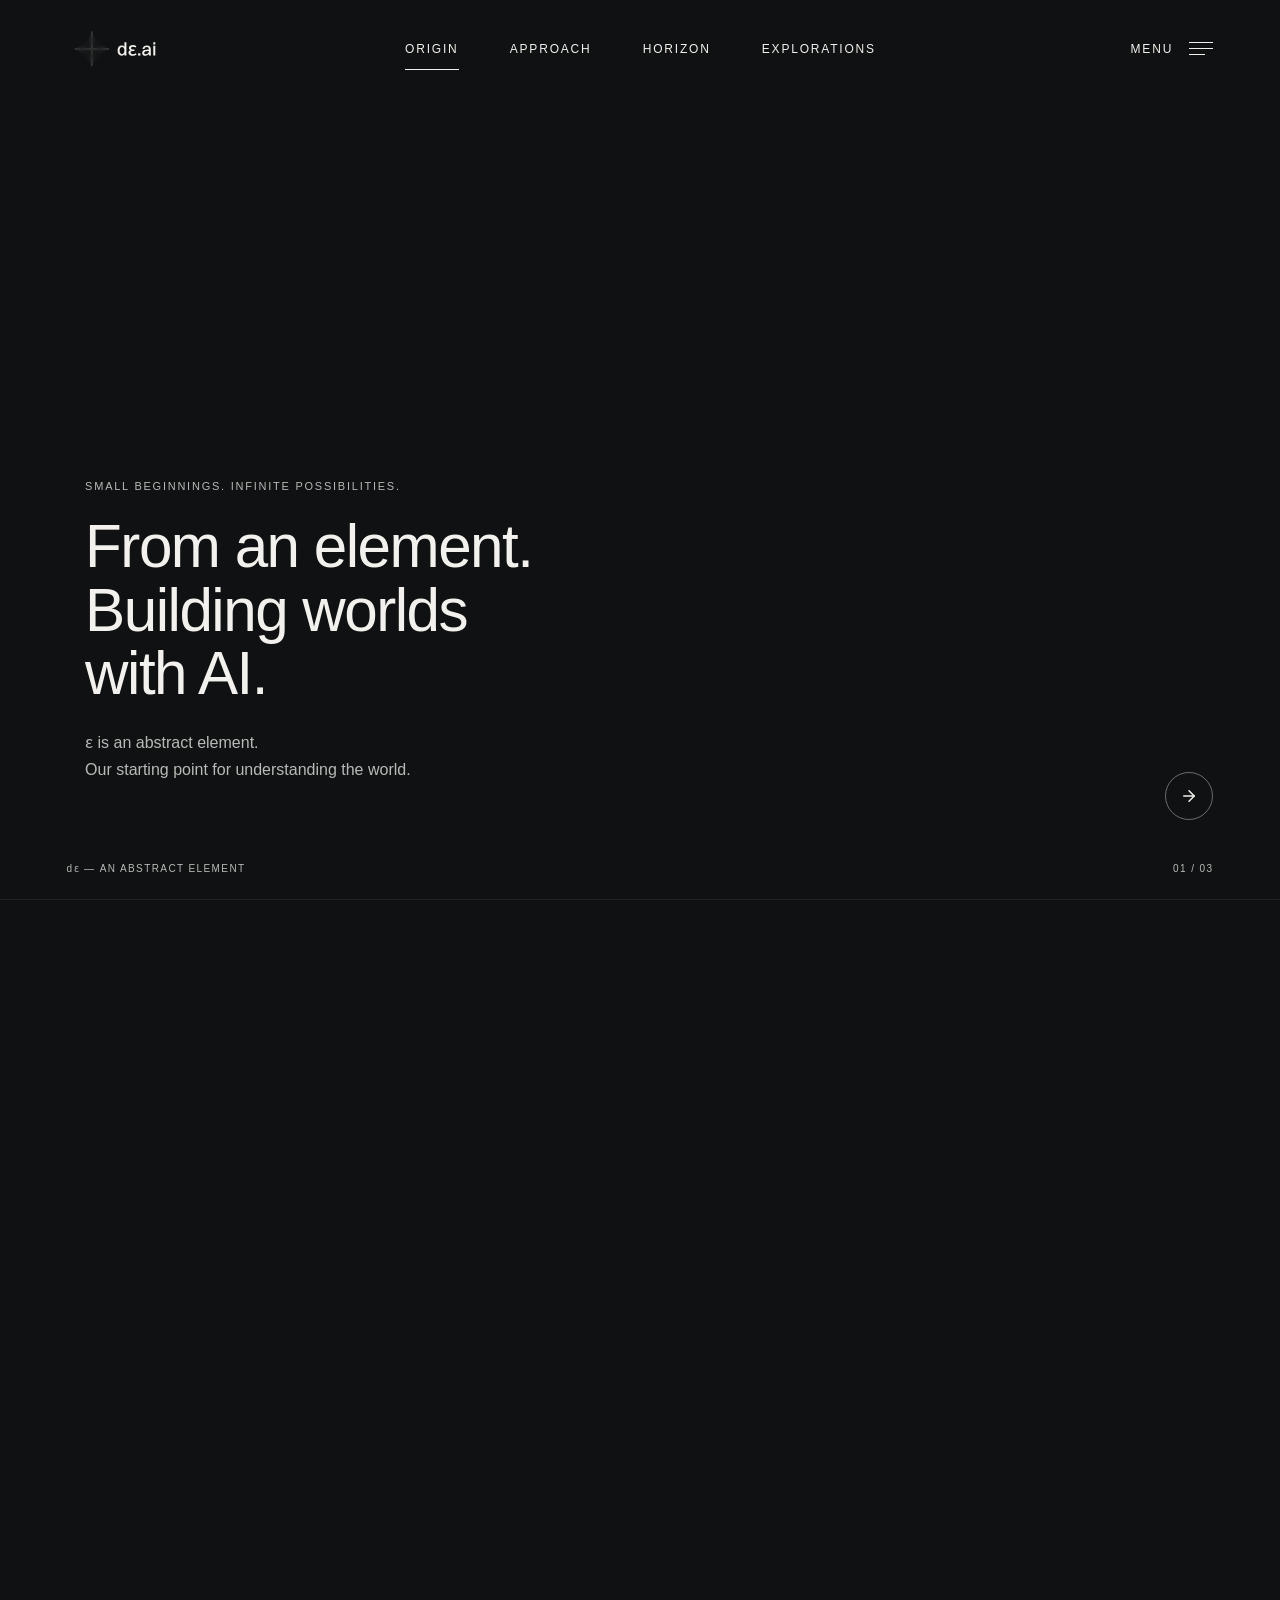
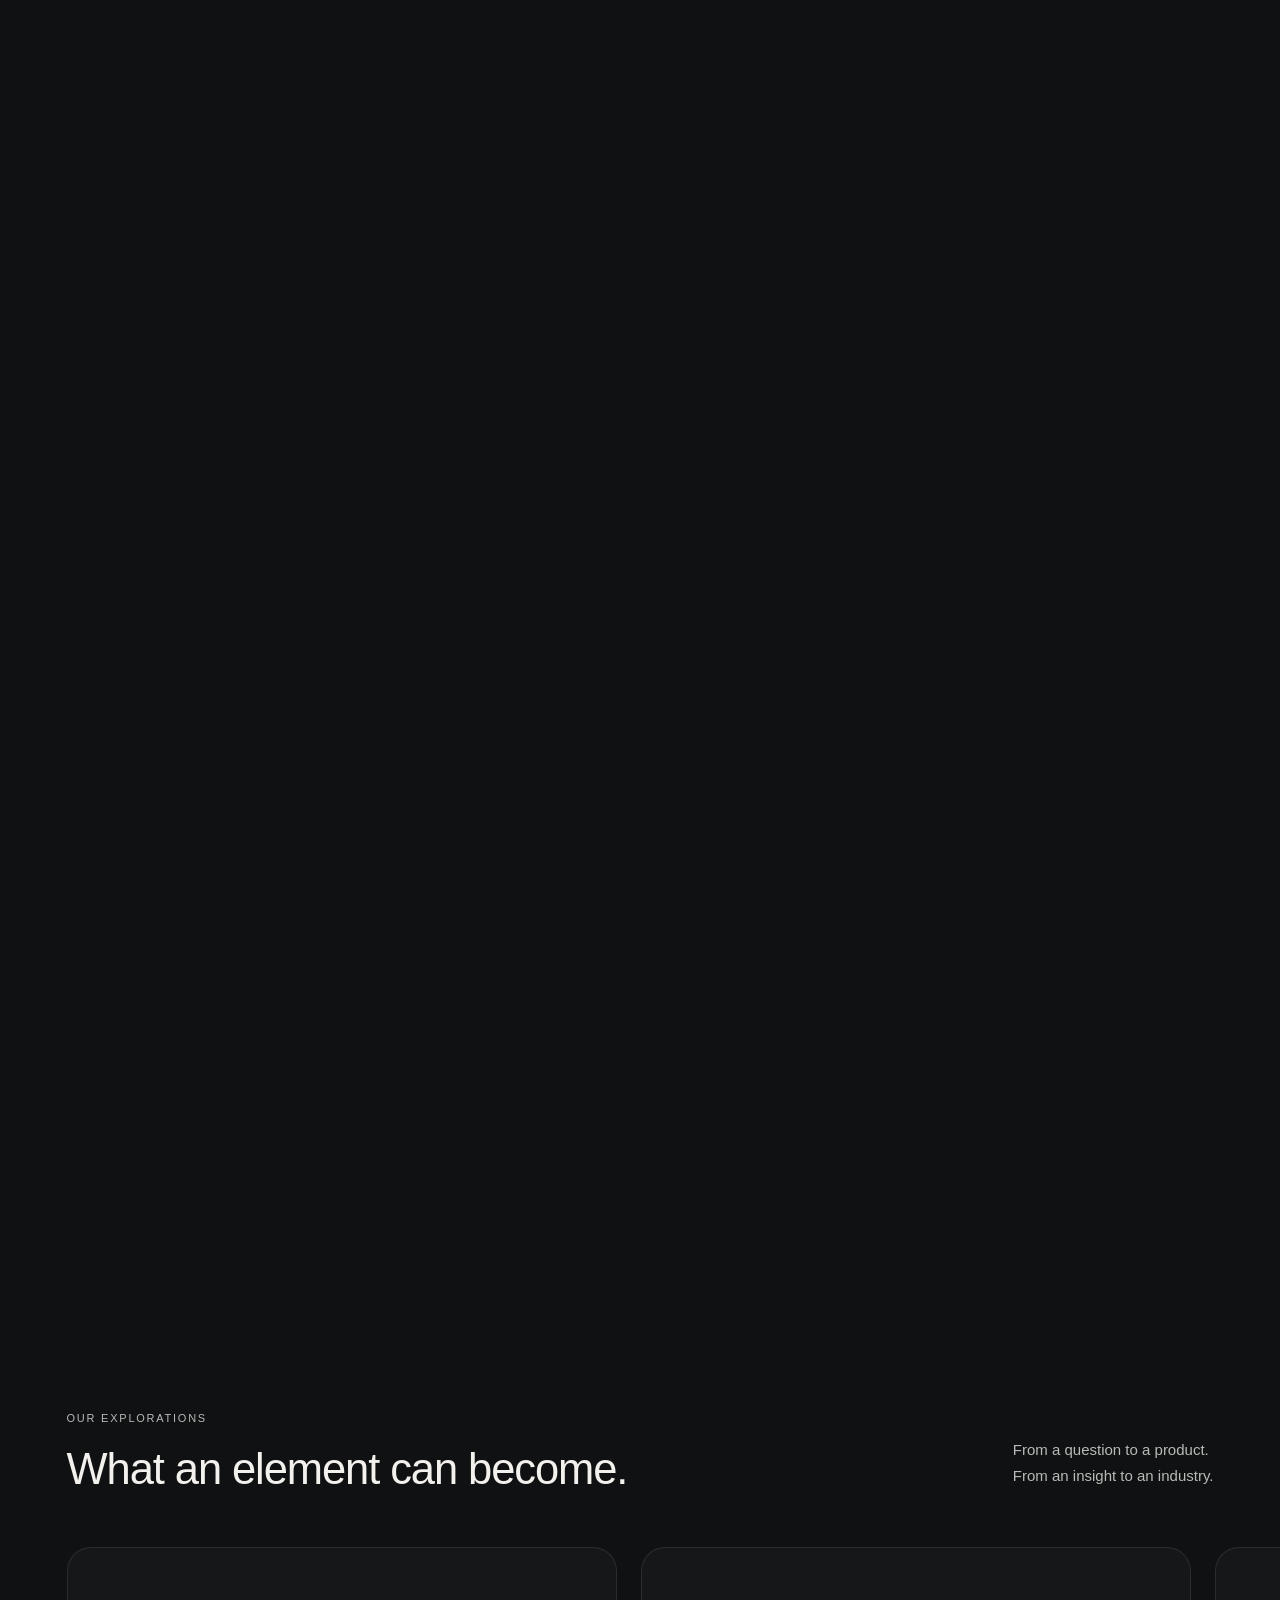
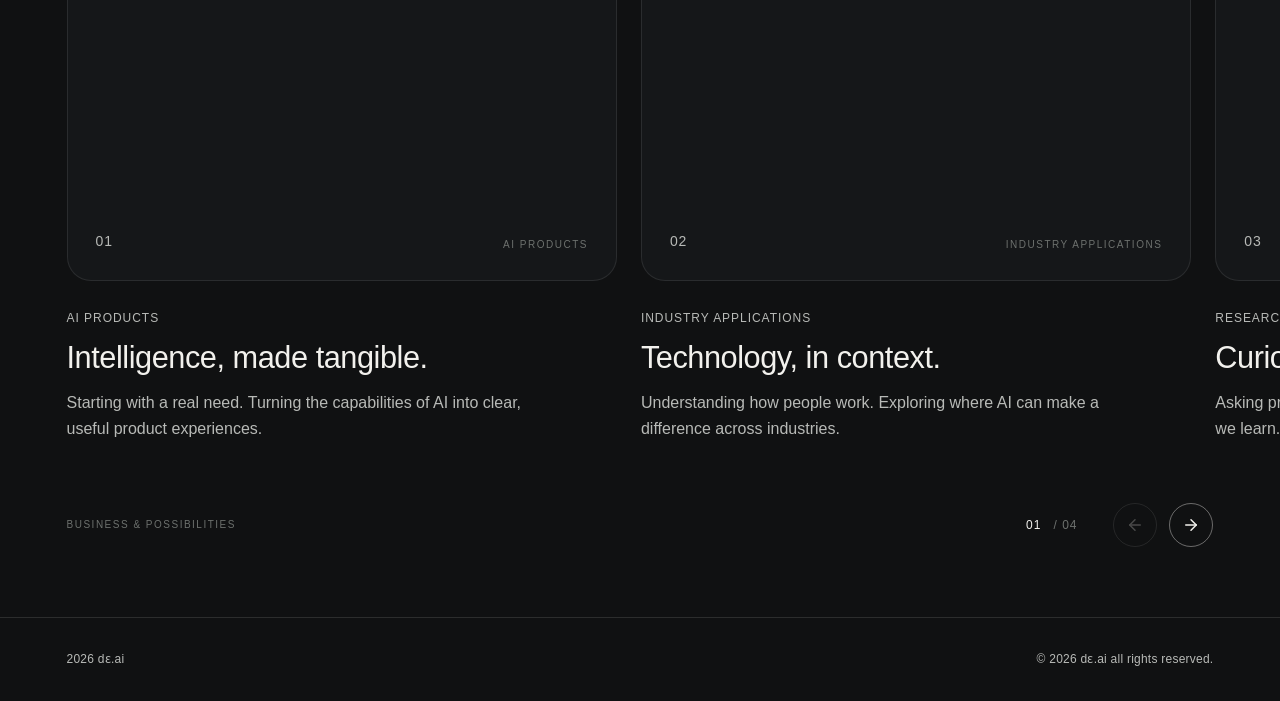
==== index.html @ b0c0dfcf "Publish website from 4a0ca14" ====
<!doctype html>
<html lang="en">
  <head>
    <meta charset="UTF-8" />
    <meta name="viewport" content="width=device-width, initial-scale=1.0, viewport-fit=cover" />
    <meta name="theme-color" content="#101112" />
    <meta name="description" content="dε.ai starts with small, precise questions. We explore underlying principles and build with AI, bringing technical depth and a considered sense of form to products and experiences." />
    <link rel="icon" type="image/svg+xml" href="./brand/symbol.svg" />
    <link rel="preload" as="font" href="./fonts/Switzer-400.woff2" type="font/woff2" crossorigin />
    <title>dε.ai — From an element. Building worlds with AI.</title>
    <script type="module" crossorigin src="./assets/index-CHOzca8I.js"></script>
    <link rel="stylesheet" crossorigin href="./assets/index-BGVcoDvR.css">
  </head>
  <body>
    <div id="root"></div>
  </body>
</html>
---- assets/index-BGVcoDvR.css ----
@font-face{font-family:Switzer;src:url(../fonts/Switzer-400.woff2) format("woff2");font-style:normal;font-weight:400;font-display:swap}@font-face{font-family:Switzer;src:url(../fonts/Switzer-500.woff2) format("woff2");font-style:normal;font-weight:500;font-display:swap}@font-face{font-family:Noto Sans SC;src:url(../fonts/NotoSansSC-Regular.woff2) format("woff2");font-style:normal;font-weight:400;font-display:swap;unicode-range:U+03B5}*,:before,:after{--tw-border-spacing-x:0;--tw-border-spacing-y:0;--tw-translate-x:0;--tw-translate-y:0;--tw-rotate:0;--tw-skew-x:0;--tw-skew-y:0;--tw-scale-x:1;--tw-scale-y:1;--tw-pan-x: ;--tw-pan-y: ;--tw-pinch-zoom: ;--tw-scroll-snap-strictness:proximity;--tw-gradient-from-position: ;--tw-gradient-via-position: ;--tw-gradient-to-position: ;--tw-ordinal: ;--tw-slashed-zero: ;--tw-numeric-figure: ;--tw-numeric-spacing: ;--tw-numeric-fraction: ;--tw-ring-inset: ;--tw-ring-offset-width:0px;--tw-ring-offset-color:#fff;--tw-ring-color:rgb(59 130 246 / .5);--tw-ring-offset-shadow:0 0 #0000;--tw-ring-shadow:0 0 #0000;--tw-shadow:0 0 #0000;--tw-shadow-colored:0 0 #0000;--tw-blur: ;--tw-brightness: ;--tw-contrast: ;--tw-grayscale: ;--tw-hue-rotate: ;--tw-invert: ;--tw-saturate: ;--tw-sepia: ;--tw-drop-shadow: ;--tw-backdrop-blur: ;--tw-backdrop-brightness: ;--tw-backdrop-contrast: ;--tw-backdrop-grayscale: ;--tw-backdrop-hue-rotate: ;--tw-backdrop-invert: ;--tw-backdrop-opacity: ;--tw-backdrop-saturate: ;--tw-backdrop-sepia: ;--tw-contain-size: ;--tw-contain-layout: ;--tw-contain-paint: ;--tw-contain-style: }::backdrop{--tw-border-spacing-x:0;--tw-border-spacing-y:0;--tw-translate-x:0;--tw-translate-y:0;--tw-rotate:0;--tw-skew-x:0;--tw-skew-y:0;--tw-scale-x:1;--tw-scale-y:1;--tw-pan-x: ;--tw-pan-y: ;--tw-pinch-zoom: ;--tw-scroll-snap-strictness:proximity;--tw-gradient-from-position: ;--tw-gradient-via-position: ;--tw-gradient-to-position: ;--tw-ordinal: ;--tw-slashed-zero: ;--tw-numeric-figure: ;--tw-numeric-spacing: ;--tw-numeric-fraction: ;--tw-ring-inset: ;--tw-ring-offset-width:0px;--tw-ring-offset-color:#fff;--tw-ring-color:rgb(59 130 246 / .5);--tw-ring-offset-shadow:0 0 #0000;--tw-ring-shadow:0 0 #0000;--tw-shadow:0 0 #0000;--tw-shadow-colored:0 0 #0000;--tw-blur: ;--tw-brightness: ;--tw-contrast: ;--tw-grayscale: ;--tw-hue-rotate: ;--tw-invert: ;--tw-saturate: ;--tw-sepia: ;--tw-drop-shadow: ;--tw-backdrop-blur: ;--tw-backdrop-brightness: ;--tw-backdrop-contrast: ;--tw-backdrop-grayscale: ;--tw-backdrop-hue-rotate: ;--tw-backdrop-invert: ;--tw-backdrop-opacity: ;--tw-backdrop-saturate: ;--tw-backdrop-sepia: ;--tw-contain-size: ;--tw-contain-layout: ;--tw-contain-paint: ;--tw-contain-style: }*,:before,:after{box-sizing:border-box;border-width:0;border-style:solid;border-color:#e5e7eb}:before,:after{--tw-content: ""}html,:host{line-height:1.5;-webkit-text-size-adjust:100%;-moz-tab-size:4;-o-tab-size:4;tab-size:4;font-family:Switzer,Noto Sans SC,sans-serif;font-feature-settings:normal;font-variation-settings:normal;-webkit-tap-highlight-color:transparent}body{margin:0;line-height:inherit}hr{height:0;color:inherit;border-top-width:1px}abbr:where([title]){-webkit-text-decoration:underline dotted;text-decoration:underline dotted}h1,h2,h3,h4,h5,h6{font-size:inherit;font-weight:inherit}a{color:inherit;text-decoration:inherit}b,strong{font-weight:bolder}code,kbd,samp,pre{font-family:ui-monospace,SFMono-Regular,Menlo,Monaco,Consolas,Liberation Mono,Courier New,monospace;font-feature-settings:normal;font-variation-settings:normal;font-size:1em}small{font-size:80%}sub,sup{font-size:75%;line-height:0;position:relative;vertical-align:baseline}sub{bottom:-.25em}sup{top:-.5em}table{text-indent:0;border-color:inherit;border-collapse:collapse}button,input,optgroup,select,textarea{font-family:inherit;font-feature-settings:inherit;font-variation-settings:inherit;font-size:100%;font-weight:inherit;line-height:inherit;letter-spacing:inherit;color:inherit;margin:0;padding:0}button,select{text-transform:none}button,input:where([type=button]),input:where([type=reset]),input:where([type=submit]){-webkit-appearance:button;background-color:transparent;background-image:none}:-moz-focusring{outline:auto}:-moz-ui-invalid{box-shadow:none}progress{vertical-align:baseline}::-webkit-inner-spin-button,::-webkit-outer-spin-button{height:auto}[type=search]{-webkit-appearance:textfield;outline-offset:-2px}::-webkit-search-decoration{-webkit-appearance:none}::-webkit-file-upload-button{-webkit-appearance:button;font:inherit}summary{display:list-item}blockquote,dl,dd,h1,h2,h3,h4,h5,h6,hr,figure,p,pre{margin:0}fieldset{margin:0;padding:0}legend{padding:0}ol,ul,menu{list-style:none;margin:0;padding:0}dialog{padding:0}textarea{resize:vertical}input::-moz-placeholder,textarea::-moz-placeholder{opacity:1;color:#9ca3af}input::placeholder,textarea::placeholder{opacity:1;color:#9ca3af}button,[role=button]{cursor:pointer}:disabled{cursor:default}img,svg,video,canvas,audio,iframe,embed,object{display:block;vertical-align:middle}img,video{max-width:100%;height:auto}[hidden]:where(:not([hidden=until-found])){display:none}.\!container{width:100%!important}.container{width:100%}@media(min-width:640px){.\!container{max-width:640px!important}.container{max-width:640px}}@media(min-width:768px){.\!container{max-width:768px!important}.container{max-width:768px}}@media(min-width:1024px){.\!container{max-width:1024px!important}.container{max-width:1024px}}@media(min-width:1280px){.\!container{max-width:1280px!important}.container{max-width:1280px}}@media(min-width:1536px){.\!container{max-width:1536px!important}.container{max-width:1536px}}.visible{visibility:visible}.static{position:static}.hidden{display:none}.transform{transform:translate(var(--tw-translate-x),var(--tw-translate-y)) rotate(var(--tw-rotate)) skew(var(--tw-skew-x)) skewY(var(--tw-skew-y)) scaleX(var(--tw-scale-x)) scaleY(var(--tw-scale-y))}.resize{resize:both}:root{font-family:Switzer,Noto Sans SC,sans-serif;color:#f2f1ed;background:#101112;font-synthesis:none;--ink:#101112;--white:#F2F1ED;--silver:#B8BAB7;--graphite:#6D716E;--surface:#232527;--page-gutter:clamp(24px,5.2vw,100px)}*{box-sizing:border-box}html{scroll-behavior:smooth}body{margin:0;overflow-x:hidden}button,a{-webkit-tap-highlight-color:transparent;touch-action:manipulation}button{font:inherit;color:inherit;cursor:pointer;background:none;border:0}button:disabled{opacity:.25;cursor:default}a{color:inherit;text-decoration:none}button:focus-visible,a:focus-visible,[tabindex]:focus-visible{outline:1px solid var(--white);outline-offset:6px}::-moz-selection{background:var(--white);color:var(--ink)}::selection{background:var(--white);color:var(--ink)}h1,h2,h3,p{margin:0}img{display:block;max-width:100%}.skip-link{position:fixed;top:12px;left:12px;padding:12px 20px;background:var(--white);color:var(--ink);z-index:200;transform:translateY(-160%)}.skip-link:focus{transform:translateY(0)}.cinematic-track{position:relative;height:500vh;height:500svh}.cinematic-stage{position:sticky;top:0;width:100%;height:100vh;height:100dvh;overflow:hidden;background:var(--ink)}.scene-video,.scene-canvas{position:absolute;inset:0;width:100%;height:100%;-o-object-fit:cover;object-fit:cover;-o-object-position:50% 50%;object-position:50% 50%;pointer-events:none}.scene-canvas{opacity:0;transition:opacity .3s}.scene-canvas.is-live{opacity:1}.cinematic-overlay{position:absolute;inset:0;pointer-events:none}.navbar{position:absolute;z-index:50;top:0;left:0;width:100%;display:flex;align-items:center;justify-content:space-between;padding:24px var(--page-gutter);pointer-events:auto}.brand{width:96px;display:block;animation:nav-enter .6s .2s both cubic-bezier(.16,1,.3,1)}.brand img{width:100%;height:auto}.desktop-nav{display:flex;gap:clamp(30px,4vw,68px)}.desktop-nav a{position:relative;font-size:12px;letter-spacing:.15em;text-transform:uppercase;animation:nav-enter .6s both cubic-bezier(.16,1,.3,1);transition:opacity .25s}.desktop-nav a:after{position:absolute;content:"";height:1px;background:var(--white);left:0;right:0;bottom:-12px;transform:scaleX(0);transform-origin:left;transition:transform .4s}.desktop-nav a.active:after,.desktop-nav a:hover:after{transform:scaleX(1)}.menu-toggle{display:flex;align-items:center;gap:16px;min-height:44px;font-size:12px;letter-spacing:.16em;padding:10px 0 10px 12px;animation:nav-enter .6s .5s both}.hamburger{display:flex;flex-direction:column;gap:5px}.hamburger i{width:24px;height:1px;background:currentColor;display:block;transition:width .3s}.hamburger i:last-child{width:16px}.menu-toggle:hover .hamburger i:last-child{width:24px}.text-scene{position:absolute;inset:0;transition:opacity .1s ease-out}.text-scene[inert]{pointer-events:none}.stagger{opacity:0;transform:translateY(24px);transition:opacity .8s cubic-bezier(.16,1,.3,1),transform .8s cubic-bezier(.16,1,.3,1)}.stagger.is-visible{opacity:1;transform:translateY(0)}.eyebrow{font-size:11px;line-height:1.5;letter-spacing:.16em;font-weight:400;color:var(--silver);margin-bottom:20px}.origin-content{position:absolute;left:clamp(24px,6.65vw,128px);bottom:13%;max-width:760px}.origin-content h1{font-size:clamp(44px,4.7vw,76px);line-height:1.06;letter-spacing:-.025em;font-weight:400}.scene-description{color:var(--silver);font-size:16px;line-height:1.65;letter-spacing:0;margin-top:24px;max-width:440px}.scene-next{position:absolute;bottom:80px;right:var(--page-gutter)}.circle-button{border:1px solid #f2f1ed66;width:48px;height:48px;border-radius:50%;display:inline-flex;justify-content:center;align-items:center;pointer-events:auto;flex-shrink:0;transition:border-color .3s,background .3s,transform .3s}.circle-button:not(:disabled):hover{background:#f2f1ed12;border-color:var(--white);transform:translateY(-2px)}.circle-button.small{width:44px;height:44px;border-color:#f2f1ed40}.circle-button.filled{background:var(--white);color:var(--ink);width:44px;height:44px}.scene-controls{position:absolute;right:var(--page-gutter);bottom:90px;display:flex;flex-direction:column;align-items:center;gap:12px}.chapter-dots{display:flex;flex-direction:column;align-items:center;gap:0}.chapter-dots button{height:28px;width:28px;display:grid;place-items:center;pointer-events:auto}.chapter-dots button:after{content:"";display:block;width:6px;height:6px;border-radius:50%;background:#f2f1ed66}.chapter-dots button.active:after{width:8px;height:8px;background:var(--white)}.approach-content{position:absolute;left:50%;bottom:13%;transform:translate(-50%);width:min(1080px,80%);text-align:center}.approach-content h2{font-size:clamp(36px,3.8vw,60px);line-height:1.15;font-weight:400;letter-spacing:-.02em}.muted-phrase{color:var(--silver)}.principles{display:flex;justify-content:center;gap:clamp(28px,5vw,80px);margin-top:36px;text-align:left}.principles span{font-size:14px;font-weight:500}.principles p{font-size:14px;color:var(--silver);margin-top:8px;line-height:1.5}.horizon-content{position:absolute;right:clamp(24px,6.65vw,128px);bottom:13%;width:min(44vw,650px)}.horizon-content h2{font-size:clamp(40px,4.2vw,68px);line-height:1.08;font-weight:400;letter-spacing:-.025em}.horizon-content .scene-description{max-width:430px}.text-cta{display:flex;align-items:center;gap:24px;font-size:12px;letter-spacing:.12em;text-transform:uppercase;margin-top:28px;pointer-events:auto}.text-cta:hover .circle-button{transform:translate(5px)}.scene-meta{position:absolute;left:var(--page-gutter);right:var(--page-gutter);bottom:max(24px,env(safe-area-inset-bottom));display:flex;align-items:center;justify-content:space-between;font-size:10px;letter-spacing:.14em;color:var(--silver)}.scroll-progress{height:1px;position:absolute;left:0;right:0;bottom:0;background:#f2f1ed12}.scroll-progress span{display:block;height:100%;width:100%;background:var(--white);transform-origin:left}.ventures{padding:110px 0 70px;background:var(--ink);position:relative;scroll-margin-top:24px}.ventures-header{padding:0 var(--page-gutter);display:flex;align-items:flex-end;justify-content:space-between;margin-bottom:54px;gap:36px}.ventures-header .eyebrow{margin-bottom:18px}.ventures-header h2{font-size:clamp(32px,3.4vw,54px);font-weight:400;line-height:1.12;letter-spacing:-.025em;max-width:13em}.ventures-intro{font-size:15px;line-height:1.7;color:var(--silver);margin-bottom:5px;flex-shrink:0}.venture-rail{position:relative;display:flex;gap:24px;overflow-x:auto;scroll-snap-type:x mandatory;padding:0 var(--page-gutter) 16px;scrollbar-width:none;overscroll-behavior-x:contain;cursor:grab;touch-action:pan-x pan-y pinch-zoom;scroll-padding-left:var(--page-gutter)}.venture-rail::-webkit-scrollbar{display:none}.venture-rail.is-dragging{cursor:grabbing;scroll-snap-type:none;-webkit-user-select:none;-moz-user-select:none;user-select:none}.venture-card{flex:0 0 clamp(340px,43vw,680px);scroll-snap-align:start;min-width:0}.venture-media{position:relative;aspect-ratio:1.65;background:#151719;border:1px solid #f2f1ed18;border-radius:24px;overflow:hidden;display:flex;align-items:flex-end;justify-content:space-between;gap:16px;padding:28px}.venture-media img{width:100%;height:100%;position:absolute;inset:0;-o-object-fit:cover;object-fit:cover}.media-number{font-size:14px;color:var(--silver);letter-spacing:.06em}.media-category{font-size:10px;color:var(--graphite);letter-spacing:.15em}.venture-copy{padding:28px 0 12px;max-width:90%}.venture-category{font-size:12px;color:var(--silver);margin-bottom:13px;letter-spacing:.08em;text-transform:uppercase}.venture-copy h3{font-size:clamp(26px,2.4vw,38px);font-weight:400;line-height:1.18;letter-spacing:-.015em}.venture-copy>p:last-of-type{font-size:16px;line-height:1.65;color:var(--silver);margin-top:14px;max-width:29em}.venture-copy a{font-size:14px;display:flex;align-items:center;gap:12px;margin-top:20px}.carousel-footer{display:flex;justify-content:space-between;align-items:center;padding:32px var(--page-gutter) 0}.carousel-caption{font-size:10px;letter-spacing:.15em;color:var(--graphite)}.carousel-navigation{display:flex;align-items:center;gap:12px}.slide-count{font-size:12px;letter-spacing:.08em;margin-right:24px}.slide-count>span{color:var(--graphite);margin-left:8px}.carousel-navigation .circle-button{width:44px;height:44px}.footer{border-top:1px solid #f2f1ed1f;padding:32px var(--page-gutter);display:flex;justify-content:space-between;align-items:center;gap:24px;font-size:12px;line-height:1.6;letter-spacing:.02em;color:var(--silver)}.footer-name{white-space:nowrap}.footer-copyright{text-align:right}.mobile-menu{position:fixed;inset:0;background:var(--ink);z-index:100;opacity:0;visibility:hidden;transition:opacity .5s cubic-bezier(.4,0,.2,1),visibility .5s;overflow:auto}.mobile-menu.is-open{opacity:1;visibility:visible}.menu-panel{min-height:100%;display:flex;flex-direction:column;padding:24px var(--page-gutter) max(28px,env(safe-area-inset-bottom));transform:translateY(-32px);transition:transform .5s}.is-open .menu-panel{transform:translateY(0)}.menu-top{display:flex;align-items:center;justify-content:space-between}.menu-top>img{width:96px;height:auto}.menu-panel nav{margin:auto 0;padding:56px 5vw;display:flex;flex-direction:column;gap:6px}.menu-panel nav a{display:flex;gap:28px;align-items:center;padding:14px 0;font-size:clamp(30px,4vw,54px);font-weight:400;color:var(--silver);letter-spacing:-.015em;transform:translateY(20px);opacity:0;transition:color .3s,opacity .5s,transform .5s}.is-open .menu-panel nav a{transform:translateY(0);opacity:1}.menu-panel nav a.active,.menu-panel nav a:hover{color:var(--white)}.menu-number{font-size:12px;color:var(--graphite);align-self:flex-start;padding-top:8px;letter-spacing:.05em}.menu-bottom{display:flex;justify-content:space-between;gap:24px;font-size:12px;color:var(--silver)}@keyframes nav-enter{0%{opacity:0;transform:translateY(-12px)}to{opacity:1;transform:translateY(0)}}@media(max-width:1023px){.desktop-nav{display:none}.navbar{padding-top:20px}.approach-content{width:80%}.origin-content h1{font-size:clamp(44px,6vw,64px)}.horizon-content{width:49%}.horizon-content h2{font-size:clamp(38px,4.9vw,54px)}.principles{gap:24px}.venture-card{flex-basis:57vw}.ventures-intro{max-width:17em;flex-shrink:1}.scene-controls{right:24px}}@media(max-width:767px){:root{--page-gutter:24px}.navbar{padding:max(16px,env(safe-area-inset-top)) 24px 12px}.brand,.menu-top>img{width:84px}.menu-toggle>span:first-child{display:none}.menu-toggle{min-width:44px;justify-content:flex-end}.scene-video,.scene-canvas{inset:auto;top:max(64px,env(safe-area-inset-top));left:-20%;width:140%;height:43svh;-o-object-fit:contain;object-fit:contain}.origin-content,.approach-content,.horizon-content{left:24px;right:24px;width:auto;max-width:none;transform:none;text-align:left;bottom:clamp(100px,15svh,144px)}.origin-content h1{font-size:clamp(34px,8.8vw,48px);line-height:1.07;letter-spacing:-.025em}.eyebrow{font-size:9px;letter-spacing:.12em;line-height:1.5;margin-bottom:17px}.scene-description,.horizon-content .scene-description{font-size:14px;line-height:1.6;max-width:29em;margin-top:20px}.scene-next{bottom:52px;right:24px}.circle-button{width:44px;height:44px}.approach-content{bottom:126px}.approach-content h2{font-size:clamp(27px,6.8vw,36px);line-height:1.14;letter-spacing:-.015em}.principles{display:grid;gap:14px;margin-top:24px}.principles>div{display:grid;grid-template-columns:minmax(0,1fr) minmax(0,1.1fr);gap:16px;align-items:baseline}.principles span{font-size:13px;line-height:1.5}.principles p{font-size:13px;line-height:1.5;margin:0}.scene-controls{right:24px;bottom:52px;flex-direction:row;gap:12px}.chapter-dots{flex-direction:row}.scene-controls .circle-button{width:44px;height:44px}.horizon-content h2{font-size:clamp(34px,8.5vw,46px);line-height:1.08}.text-cta{font-size:11px;letter-spacing:.1em;gap:18px;margin-top:23px}.scene-meta{bottom:max(20px,env(safe-area-inset-bottom));font-size:9px;letter-spacing:.09em}.ventures{padding-top:64px;padding-bottom:44px}.ventures-header{display:block;margin-bottom:30px}.ventures-header h2{font-size:34px;line-height:1.12;max-width:11em}.ventures-header .eyebrow{font-size:10px}.ventures-intro{max-width:none;margin-top:20px;font-size:14px}.venture-rail{gap:16px}.venture-card{flex-basis:calc(100vw - 64px)}.venture-media{aspect-ratio:1.6;padding:20px;border-radius:18px}.media-category{font-size:9px;letter-spacing:.09em}.venture-copy{padding-top:24px;max-width:100%}.venture-copy h3{font-size:28px;max-width:12em}.venture-category{font-size:11px;letter-spacing:.06em}.venture-copy>p:last-of-type{font-size:15px;line-height:1.6}.carousel-footer{padding-top:16px;gap:18px}.carousel-caption{font-size:9px;max-width:11em;line-height:1.6}.slide-count{margin-right:6px}.carousel-navigation{gap:8px}.footer{padding-top:24px;padding-bottom:max(24px,env(safe-area-inset-bottom));flex-direction:column;align-items:stretch;gap:12px;font-size:11px}.menu-panel{padding-top:max(16px,env(safe-area-inset-top))}.menu-panel nav{padding:36px 0;gap:4px}.menu-panel nav a{font-size:clamp(28px,8vw,38px);gap:20px;padding:13px 0}.menu-bottom{flex-direction:column;gap:12px;font-size:11px;line-height:1.6}}@media(max-width:767px)and (max-height:700px){.origin-content,.horizon-content{bottom:104px}.origin-content h1{font-size:34px}.approach-content{bottom:118px}.approach-content h2{font-size:27px}.principles{margin-top:20px;gap:10px}.eyebrow{margin-bottom:14px}.scene-description,.horizon-content .scene-description{margin-top:16px;font-size:13px}.horizon-content h2{font-size:34px}.text-cta{margin-top:18px}}@media(max-height:520px)and (orientation:landscape){.navbar{padding-top:8px;padding-bottom:8px}.brand{width:78px}.scene-video,.scene-canvas{inset:64px auto auto 35%;width:65%;height:calc(100% - 88px);-o-object-fit:contain;object-fit:contain}.origin-content,.horizon-content,.approach-content{left:var(--page-gutter);right:auto;width:52%;max-width:520px;bottom:64px;transform:none;text-align:left}.origin-content h1,.horizon-content h2{font-size:34px}.approach-content h2{font-size:28px}.scene-description,.horizon-content .scene-description{font-size:13px;line-height:1.4;margin-top:14px;max-width:28em}.eyebrow{font-size:9px;margin-bottom:12px}.principles{display:flex;gap:18px;margin-top:18px}.principles>div{display:block;flex:1}.principles span,.principles p{font-size:12px}.principles p{margin-top:6px}.text-cta{font-size:10px;margin-top:14px}.scene-controls{right:24px;bottom:50px;flex-direction:row;gap:8px}.chapter-dots{flex-direction:row}.scene-next{bottom:50px}.menu-panel nav{padding:18px 0;gap:0}.menu-panel nav a{font-size:24px;padding:7px 0}.menu-bottom{flex-direction:row;font-size:10px}.scene-meta{bottom:18px}}@media(prefers-reduced-motion:reduce){html{scroll-behavior:auto}*,*:before,*:after{animation-duration:.01ms!important;animation-delay:0ms!important;transition-duration:.01ms!important;transition-delay:0ms!important}.stagger{transform:none}.venture-rail{scroll-behavior:auto}}
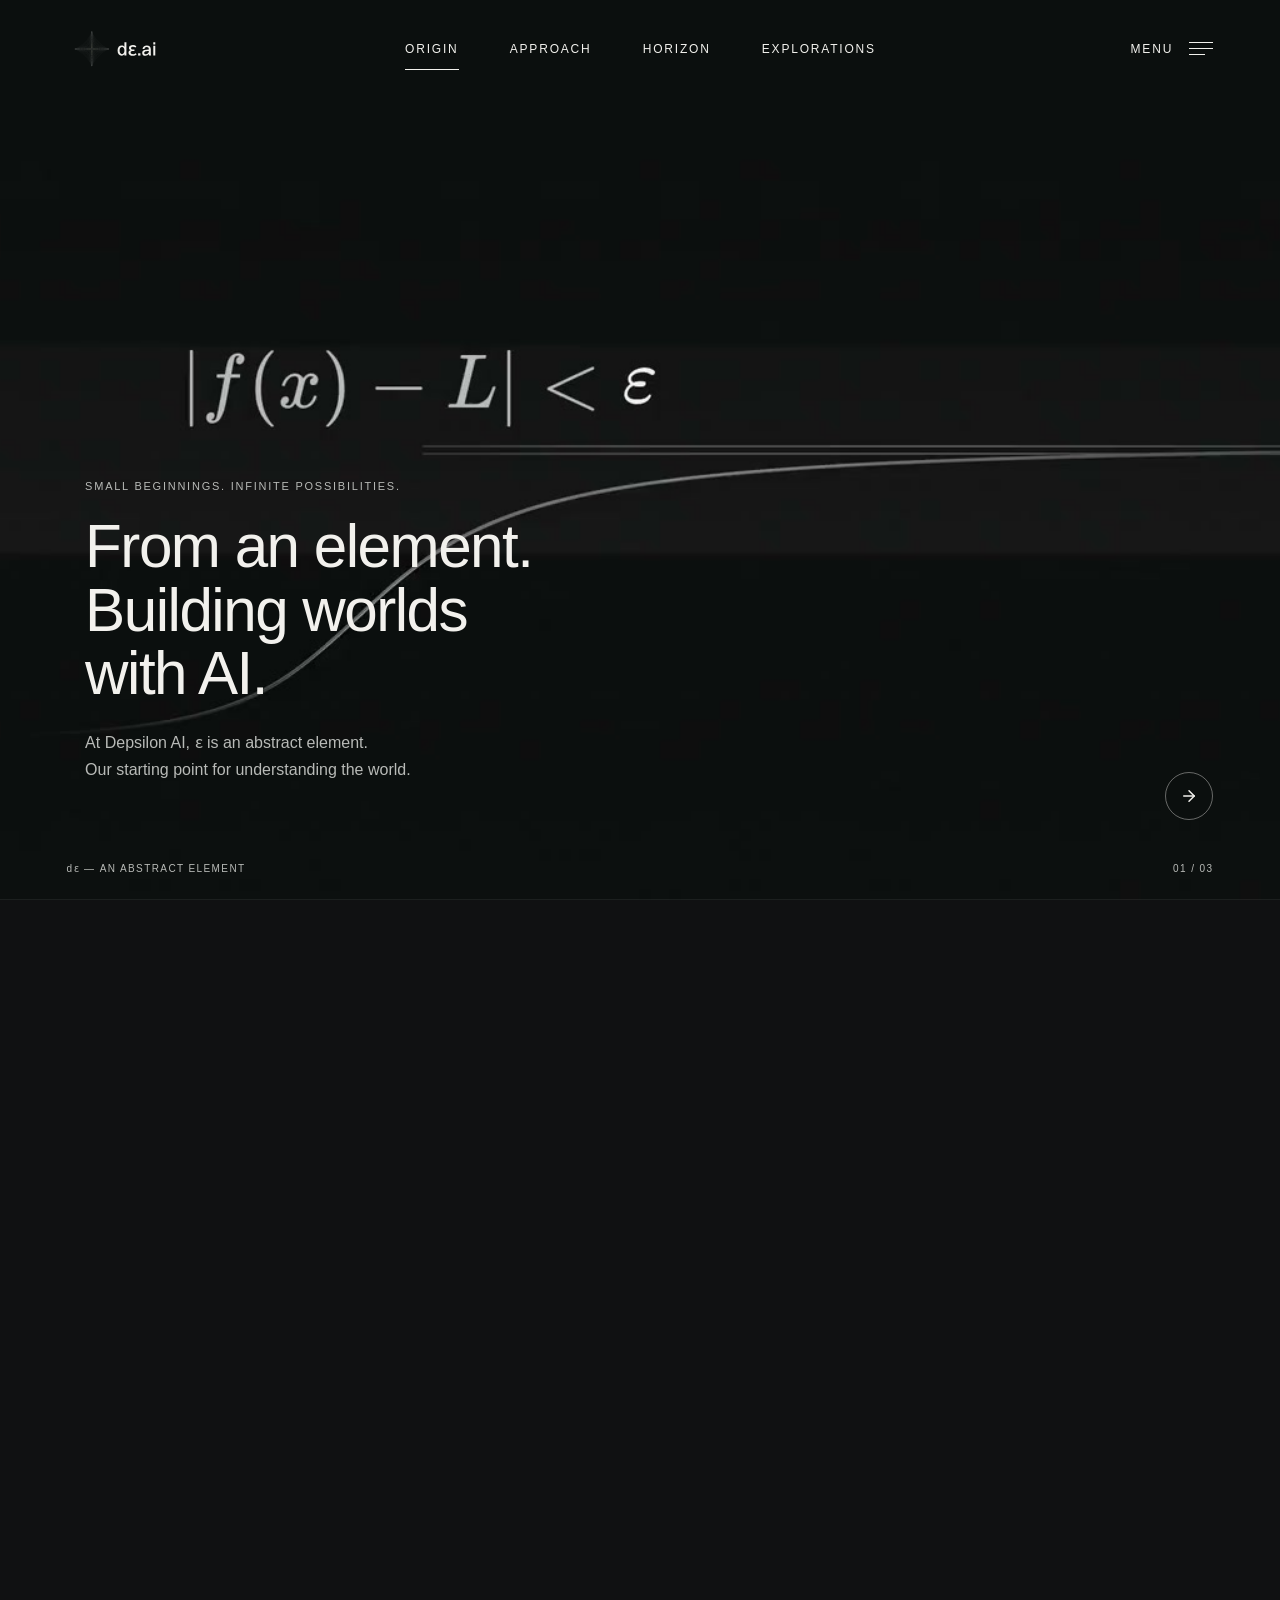
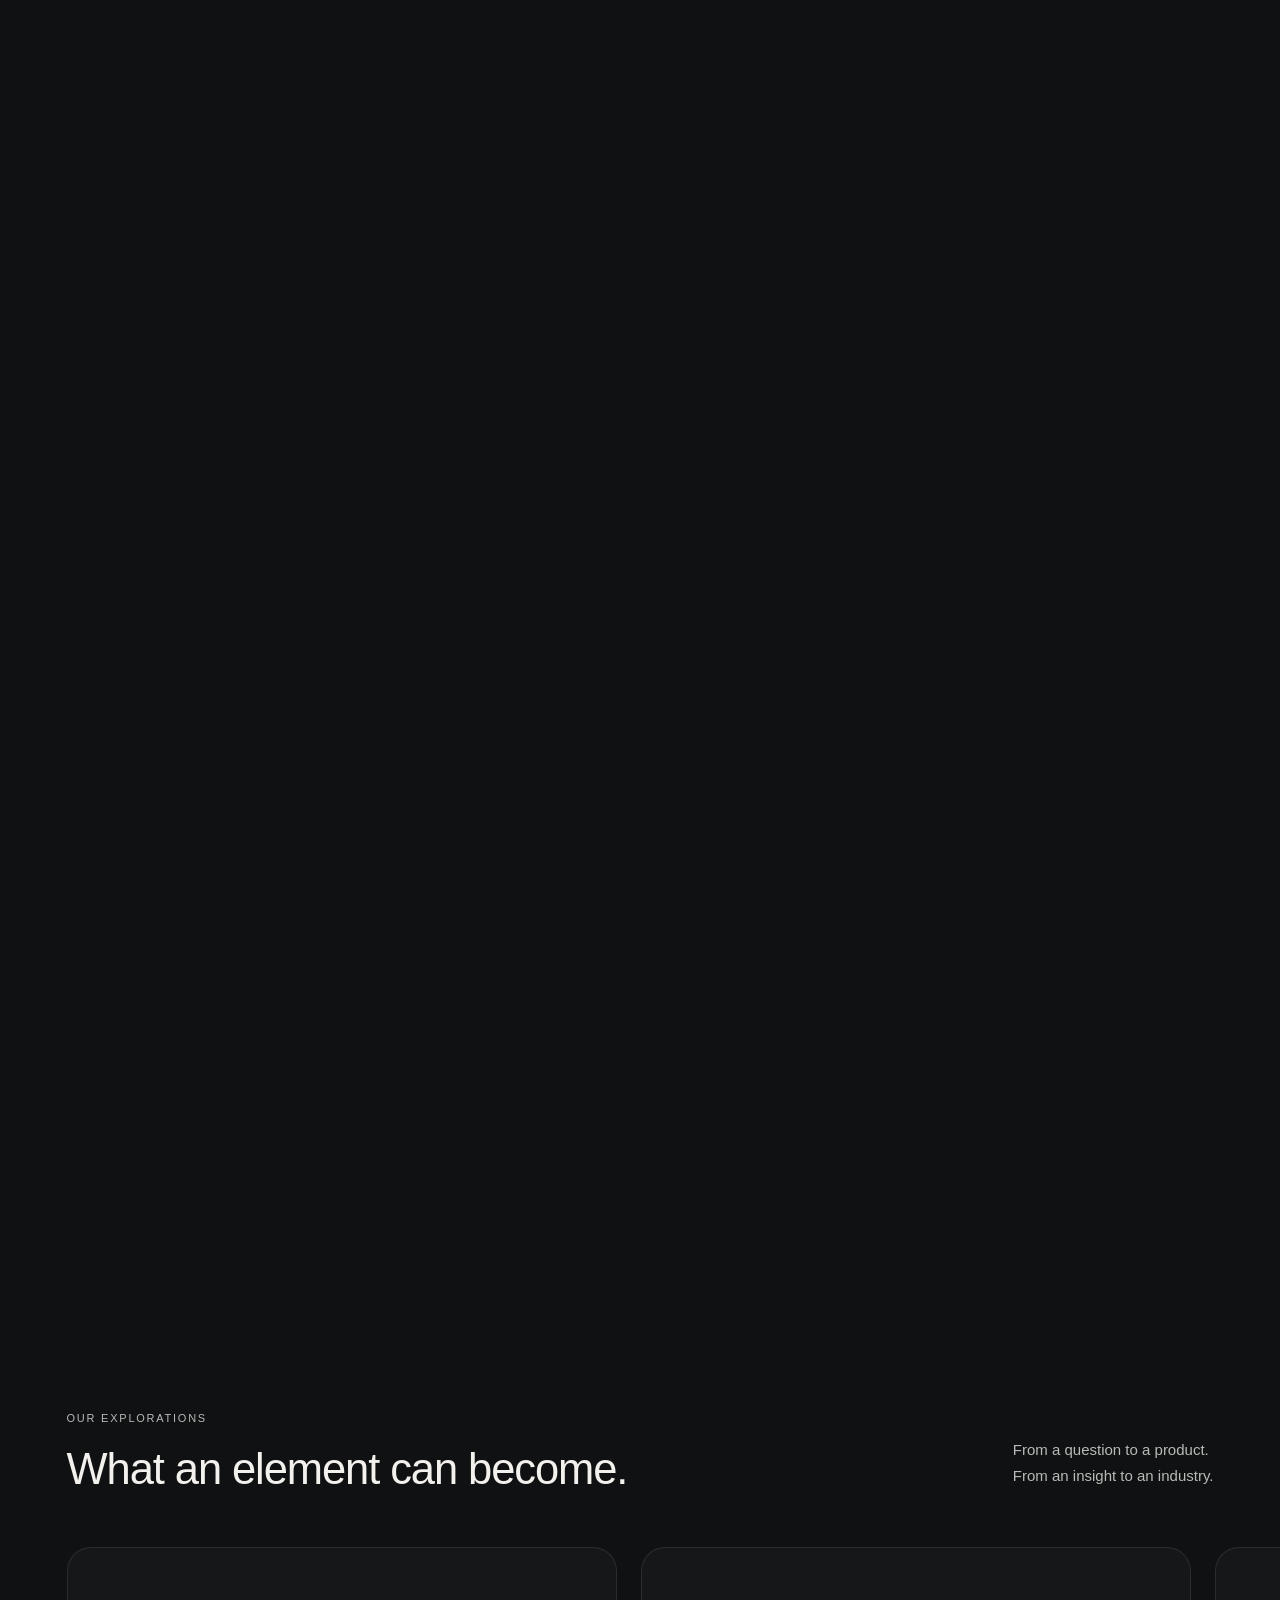
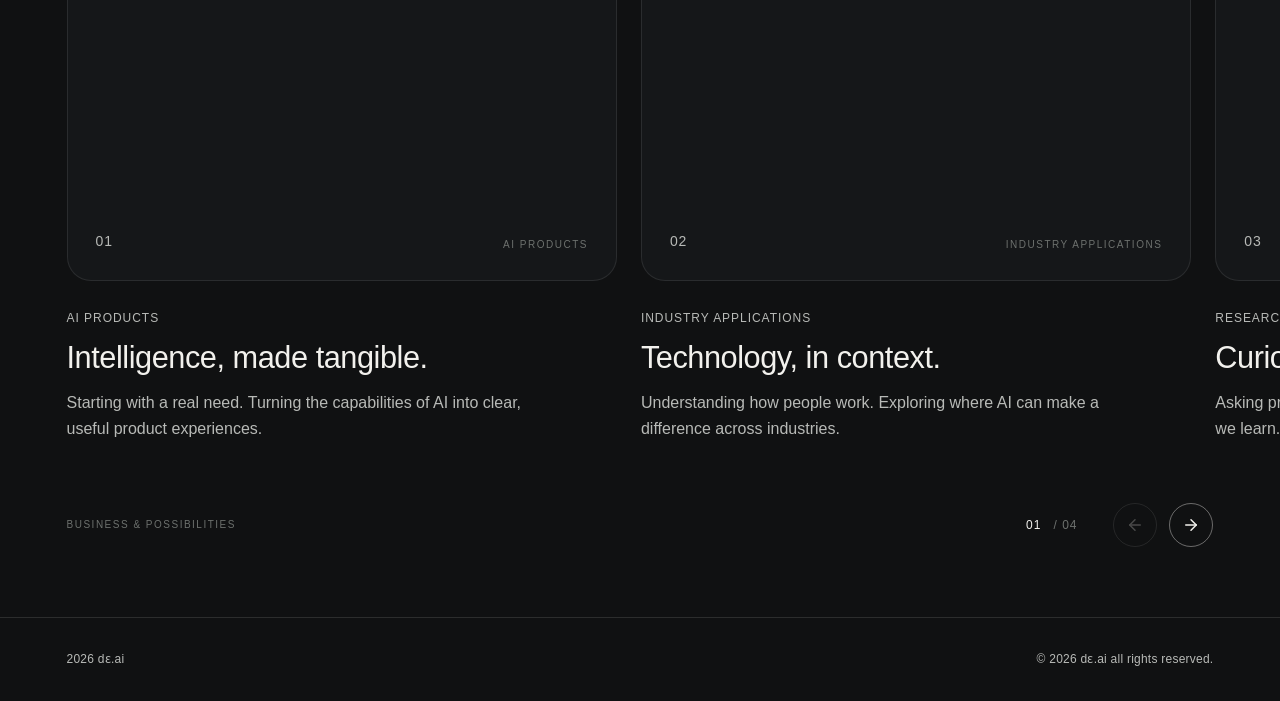
==== commit 08de1d71: "Publish website from b5658a4" ====
--- a/index.html
+++ b/index.html
@@ -4,14 +4,60 @@
     <meta charset="UTF-8" />
     <meta name="viewport" content="width=device-width, initial-scale=1.0, viewport-fit=cover" />
     <meta name="theme-color" content="#101112" />
-    <meta name="description" content="dε.ai starts with small, precise questions. We explore underlying principles and build with AI, bringing technical depth and a considered sense of form to products and experiences." />
+    <meta name="description" content="Depsilon AI (dε.ai) starts from first principles to explore AI products, industry applications and research, uniting technical craft and aesthetic judgment." />
+    <meta name="robots" content="index, follow, max-image-preview:large" />
+    <link rel="canonical" href="https://depsilon.ai/" />
+    <meta property="og:type" content="website" />
+    <meta property="og:site_name" content="Depsilon AI — dε.ai" />
+    <meta property="og:locale" content="en_US" />
+    <meta property="og:url" content="https://depsilon.ai/" />
+    <meta property="og:title" content="Depsilon AI (dε.ai) — Building Worlds with AI" />
+    <meta property="og:description" content="From an element to a world. Explore AI products, industry applications and research through technical craft, theoretical depth and aesthetic judgment." />
+    <meta property="og:image" content="https://depsilon.ai/social-preview.jpg" />
+    <meta property="og:image:type" content="image/jpeg" />
+    <meta property="og:image:width" content="1280" />
+    <meta property="og:image:height" content="720" />
+    <meta property="og:image:alt" content="A mathematical limit approaching epsilon, from Depsilon AI's cinematic brand artwork." />
+    <meta name="twitter:card" content="summary_large_image" />
+    <meta name="twitter:title" content="Depsilon AI (dε.ai) — Building Worlds with AI" />
+    <meta name="twitter:description" content="From an element to a world. AI products, industry applications and research, grounded in technical craft and aesthetic judgment." />
+    <meta name="twitter:image" content="https://depsilon.ai/social-preview.jpg" />
+    <meta name="twitter:image:alt" content="A mathematical limit approaching epsilon, from Depsilon AI's cinematic brand artwork." />
     <link rel="icon" type="image/svg+xml" href="./brand/symbol.svg" />
     <link rel="preload" as="font" href="./fonts/Switzer-400.woff2" type="font/woff2" crossorigin />
-    <title>dε.ai — From an element. Building worlds with AI.</title>
-    <script type="module" crossorigin src="./assets/index-CHOzca8I.js"></script>
+    <link rel="preload" as="image" href="./social-preview.jpg" fetchpriority="high" />
+    <noscript><link rel="stylesheet" href="./no-script.css" /></noscript>
+    <title>Depsilon AI (dε.ai) — AI Products &amp; Exploration</title>
+    <script type="application/ld+json">
+      {
+        "@context": "https://schema.org",
+        "@graph": [
+          {
+            "@type": "Organization",
+            "@id": "https://depsilon.ai/#organization",
+            "name": "Depsilon AI",
+            "alternateName": "dε.ai",
+            "url": "https://depsilon.ai/",
+            "logo": "https://depsilon.ai/brand/symbol.svg",
+            "description": "Depsilon AI explores AI products, industry applications and research through technical craft, theoretical depth and aesthetic judgment.",
+            "sameAs": ["https://github.com/depsilon-ai"]
+          },
+          {
+            "@type": "WebSite",
+            "@id": "https://depsilon.ai/#website",
+            "url": "https://depsilon.ai/",
+            "name": "Depsilon AI",
+            "alternateName": "dε.ai",
+            "inLanguage": "en",
+            "publisher": { "@id": "https://depsilon.ai/#organization" }
+          }
+        ]
+      }
+    </script>
+    <script type="module" crossorigin src="./assets/index-CaL6V_FO.js"></script>
     <link rel="stylesheet" crossorigin href="./assets/index-BGVcoDvR.css">
   </head>
   <body>
-    <div id="root"></div>
+    <div id="root"><a class="skip-link" href="#ventures">Skip to our explorations</a><main><div class="cinematic-track" id="origin"><div class="cinematic-stage"><video class="scene-video" src="/video/epsilon-world-clean.mp4" poster="/social-preview.jpg" muted="" playsinline="" preload="metadata" disablepictureinpicture="" aria-hidden="true"></video><canvas class="scene-canvas " width="1920" height="1080" aria-hidden="true"></canvas><div class="cinematic-overlay"><header class="navbar"><a class="brand" href="#origin" aria-label="dε.ai home"><img src="/brand/lockup-horizontal.svg" alt="dε.ai" width="96" height="50"/></a><nav class="desktop-nav" aria-label="Main navigation"><a href="#origin" class="active" style="animation-delay:300ms" aria-current="location">Origin</a><a href="#approach" class="" style="animation-delay:380ms">Approach</a><a href="#horizon" class="" style="animation-delay:460ms">Horizon</a><a href="#ventures" class="" style="animation-delay:540ms">Explorations</a></nav><button class="menu-toggle" aria-label="Open menu" aria-expanded="false" aria-controls="site-menu"><span>MENU</span><span class="hamburger" aria-hidden="true"><i></i><i></i><i></i></span></button></header><section class="text-scene scene-origin" style="opacity:1" aria-label="From an element"><div class="origin-content"><div class="stagger is-visible " style="transition-delay:0ms"><p class="eyebrow">SMALL BEGINNINGS. INFINITE POSSIBILITIES.</p><h1>From an element.<br/>Building worlds<br/>with AI.</h1></div><div class="stagger is-visible " style="transition-delay:150ms"><p class="scene-description">At Depsilon AI, ε is an abstract element.<br/>Our starting point for understanding the world.</p></div></div><div class="stagger is-visible scene-next" style="transition-delay:300ms"><button class="circle-button" aria-label="Explore our approach"><svg xmlns="http://www.w3.org/2000/svg" width="18" height="18" viewBox="0 0 24 24" fill="none" stroke="currentColor" stroke-width="2" stroke-linecap="round" stroke-linejoin="round" class="lucide lucide-arrow-right"><path d="M5 12h14"></path><path d="m12 5 7 7-7 7"></path></svg></button></div></section><section id="approach" class="text-scene scene-approach" style="opacity:0" aria-label="Our approach"><div class="approach-content"><div class="stagger  " style="transition-delay:0ms"><p class="eyebrow">A WAY OF SEEING. A WAY OF BUILDING.</p><h2>Understand the essential.<br/><span class="muted-phrase">Build what comes next.</span></h2></div><div class="stagger  " style="transition-delay:0ms"><div class="principles"><div><span>Technical craft</span><p>Make ideas work.</p></div><div><span>Theoretical depth</span><p>Know why they work.</p></div><div><span>Aesthetic judgment</span><p>Give complexity clarity.</p></div></div></div></div><div class="scene-controls"><div class="stagger  " style="transition-delay:0ms"><button class="circle-button" aria-label="Explore our horizon"><svg xmlns="http://www.w3.org/2000/svg" width="18" height="18" viewBox="0 0 24 24" fill="none" stroke="currentColor" stroke-width="2" stroke-linecap="round" stroke-linejoin="round" class="lucide lucide-arrow-down"><path d="M12 5v14"></path><path d="m19 12-7 7-7-7"></path></svg></button></div><div class="stagger  " style="transition-delay:0ms"><div class="chapter-dots" aria-label="Chapter 2 of 3"><button class="" aria-label="Go to Origin"></button><button class="active" aria-label="Go to Approach" aria-current="step"></button><button class="" aria-label="Go to Horizon"></button></div></div><div class="stagger  " style="transition-delay:0ms"><button class="circle-button small" aria-label="Back to origin"><svg xmlns="http://www.w3.org/2000/svg" width="16" height="16" viewBox="0 0 24 24" fill="none" stroke="currentColor" stroke-width="2" stroke-linecap="round" stroke-linejoin="round" class="lucide lucide-chevron-up"><path d="m18 15-6-6-6 6"></path></svg></button></div></div></section><section id="horizon" class="text-scene scene-horizon" style="opacity:0" aria-label="From an element to a world"><div class="horizon-content"><div class="stagger  " style="transition-delay:0ms"><p class="eyebrow">FROM AN ELEMENT TO A WORLD.</p></div><div class="stagger  " style="transition-delay:0ms"><h2>Small beginnings.<br/>Open horizons.</h2><p class="scene-description">One precise question can open a world.<br/>Our focus today is AI. Our ambition reaches across industries, alongside a global community of curious minds.</p></div><div class="stagger  " style="transition-delay:0ms"><a class="text-cta" href="#ventures">Explore the possibilities<span class="circle-button filled"><svg xmlns="http://www.w3.org/2000/svg" width="18" height="18" viewBox="0 0 24 24" fill="none" stroke="currentColor" stroke-width="2" stroke-linecap="round" stroke-linejoin="round" class="lucide lucide-arrow-right"><path d="M5 12h14"></path><path d="m12 5 7 7-7 7"></path></svg></span></a></div></div></section><div class="scene-meta" aria-hidden="true"><span>dε — AN ABSTRACT ELEMENT</span><span>01<!-- --> / 03</span></div><div class="scroll-progress" aria-hidden="true"><span style="transform:scaleX(0)"></span></div></div></div></div><section id="ventures" class="ventures" aria-labelledby="ventures-title"><div class="ventures-header"><div><p class="eyebrow">OUR EXPLORATIONS</p><h2 id="ventures-title">What an element can become.</h2></div><p class="ventures-intro">From a question to a product.<br/>From an insight to an industry.</p></div><div class="venture-rail " role="region" aria-roledescription="carousel" aria-label="Business and product explorations" tabindex="0"><article class="venture-card" role="group" aria-roledescription="slide" aria-label="1 of 4: AI products"><div class="venture-media" aria-hidden="true"><span class="media-number">01</span><span class="media-category">AI PRODUCTS</span></div><div class="venture-copy"><p class="venture-category">AI products</p><h3>Intelligence, made tangible.</h3><p>Starting with a real need. Turning the capabilities of AI into clear, useful product experiences.</p></div></article><article class="venture-card" role="group" aria-roledescription="slide" aria-label="2 of 4: Industry applications"><div class="venture-media" aria-hidden="true"><span class="media-number">02</span><span class="media-category">INDUSTRY APPLICATIONS</span></div><div class="venture-copy"><p class="venture-category">Industry applications</p><h3>Technology, in context.</h3><p>Understanding how people work. Exploring where AI can make a difference across industries.</p></div></article><article class="venture-card" role="group" aria-roledescription="slide" aria-label="3 of 4: Research &amp; experiments"><div class="venture-media" aria-hidden="true"><span class="media-number">03</span><span class="media-category">RESEARCH &amp; EXPERIMENTS</span></div><div class="venture-copy"><p class="venture-category">Research &amp; experiments</p><h3>Curiosity, with conviction.</h3><p>Asking precise questions. Testing assumptions. Building on what we learn.</p></div></article><article class="venture-card" role="group" aria-roledescription="slide" aria-label="4 of 4: Collective exploration"><div class="venture-media" aria-hidden="true"><span class="media-number">04</span><span class="media-category">COLLECTIVE EXPLORATION</span></div><div class="venture-copy"><p class="venture-category">Collective exploration</p><h3>Many minds. New possibilities.</h3><p>An invitation to curious minds around the world. To connect perspectives, explore, and build together.</p></div></article></div><div class="carousel-footer"><span class="carousel-caption">BUSINESS &amp; POSSIBILITIES</span><div class="carousel-navigation"><span class="slide-count" aria-live="polite">01<!-- --> <span>/ <!-- -->04</span></span><button class="circle-button" disabled="" aria-label="Previous exploration"><svg xmlns="http://www.w3.org/2000/svg" width="18" height="18" viewBox="0 0 24 24" fill="none" stroke="currentColor" stroke-width="2" stroke-linecap="round" stroke-linejoin="round" class="lucide lucide-arrow-left"><path d="m12 19-7-7 7-7"></path><path d="M19 12H5"></path></svg></button><button class="circle-button" aria-label="Next exploration"><svg xmlns="http://www.w3.org/2000/svg" width="18" height="18" viewBox="0 0 24 24" fill="none" stroke="currentColor" stroke-width="2" stroke-linecap="round" stroke-linejoin="round" class="lucide lucide-arrow-right"><path d="M5 12h14"></path><path d="m12 5 7 7-7 7"></path></svg></button></div></div></section></main><footer class="footer"><span class="footer-name">2026 dε.ai</span><span class="footer-copyright">© 2026 dε.ai all rights reserved.</span></footer><div id="site-menu" role="dialog" aria-modal="true" aria-label="Site menu" aria-hidden="true" class="mobile-menu "><div class="menu-panel"><div class="menu-top"><img src="/brand/lockup-horizontal.svg" width="96" height="50" alt="dε.ai"/><button class="circle-button" aria-label="Close menu"><svg xmlns="http://www.w3.org/2000/svg" width="18" height="18" viewBox="0 0 24 24" fill="none" stroke="currentColor" stroke-width="2" stroke-linecap="round" stroke-linejoin="round" class="lucide lucide-x"><path d="M18 6 6 18"></path><path d="m6 6 12 12"></path></svg></button></div><nav aria-label="All chapters"><a href="#origin" style="transition-delay:0ms" class="active"><span class="menu-number">0<!-- -->1</span>Origin</a><a href="#approach" style="transition-delay:0ms" class=""><span class="menu-number">0<!-- -->2</span>Approach</a><a href="#horizon" style="transition-delay:0ms" class=""><span class="menu-number">0<!-- -->3</span>Horizon</a><a href="#ventures" style="transition-delay:0ms" class=""><span class="menu-number">0<!-- -->4</span>Explorations</a></nav><div class="menu-bottom"><span>From an element. Building worlds with AI.</span><span>depsilon.ai</span></div></div></div></div>
   </body>
 </html>
--- a/no-script.css
+++ b/no-script.css
@@ -0,0 +1,15 @@
+/* The same page content remains readable when JavaScript is unavailable. */
+html { scroll-behavior: auto; }
+html .cinematic-track, html .cinematic-stage { height: auto; overflow: visible; }
+html .cinematic-stage, html .cinematic-overlay, html .navbar, html .text-scene { position: relative; inset: auto; }
+html .cinematic-overlay { pointer-events: auto; }
+html .scene-video { position: relative; inset: auto; width: 100%; height: auto; max-height: 65vh; object-fit: contain; }
+html .text-scene { opacity: 1 !important; padding: 64px var(--page-gutter); }
+html .text-scene .stagger { opacity: 1; transform: none; }
+html .origin-content, html .approach-content, html .horizon-content { position: static; width: 100%; max-width: 1080px; transform: none; text-align: left; }
+html .principles { justify-content: flex-start; }
+html .navbar { flex-wrap: wrap; gap: 24px; }
+html .desktop-nav { display: flex; flex-wrap: wrap; gap: 24px; }
+html .brand, html .desktop-nav a { animation: none; }
+html .scene-canvas, html .scene-next, html .scene-controls, html .scene-meta, html .scroll-progress, html .menu-toggle, html .mobile-menu, html .carousel-footer { display: none; }
+html .venture-rail { cursor: auto; }
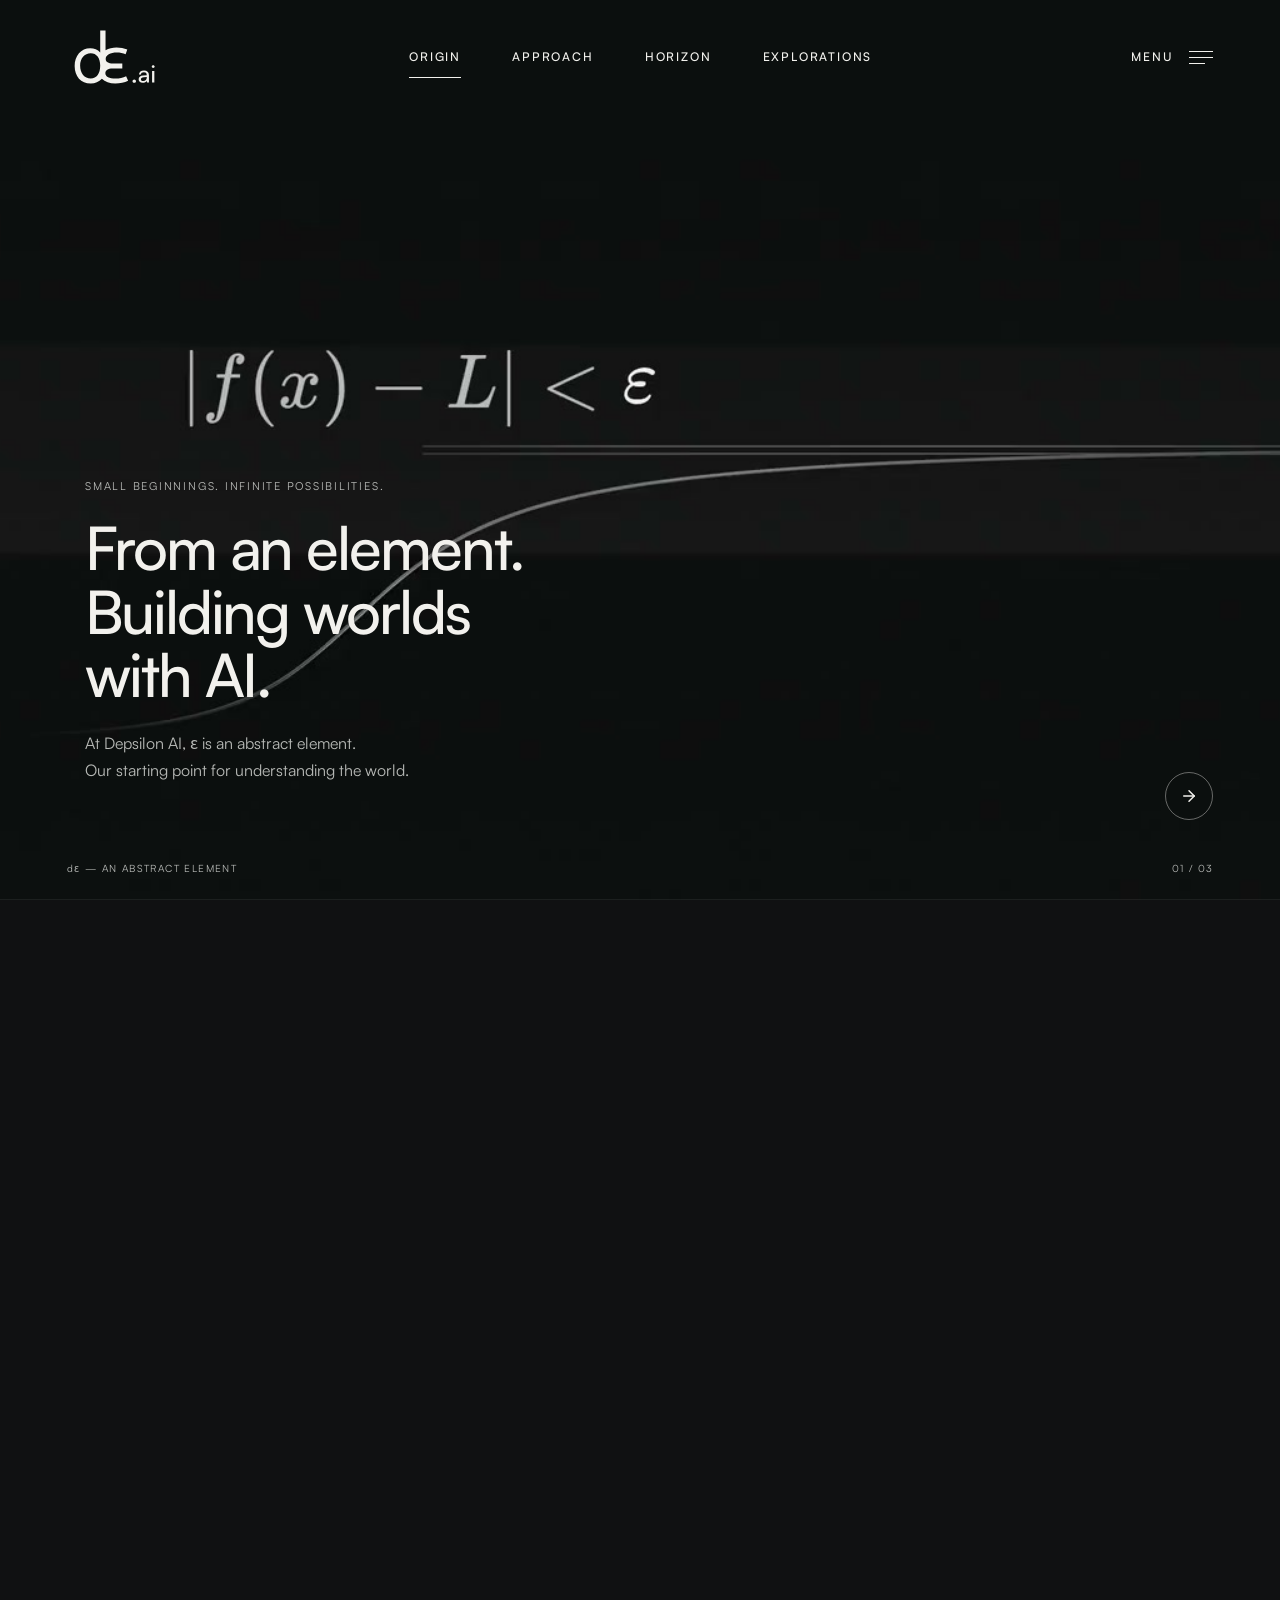
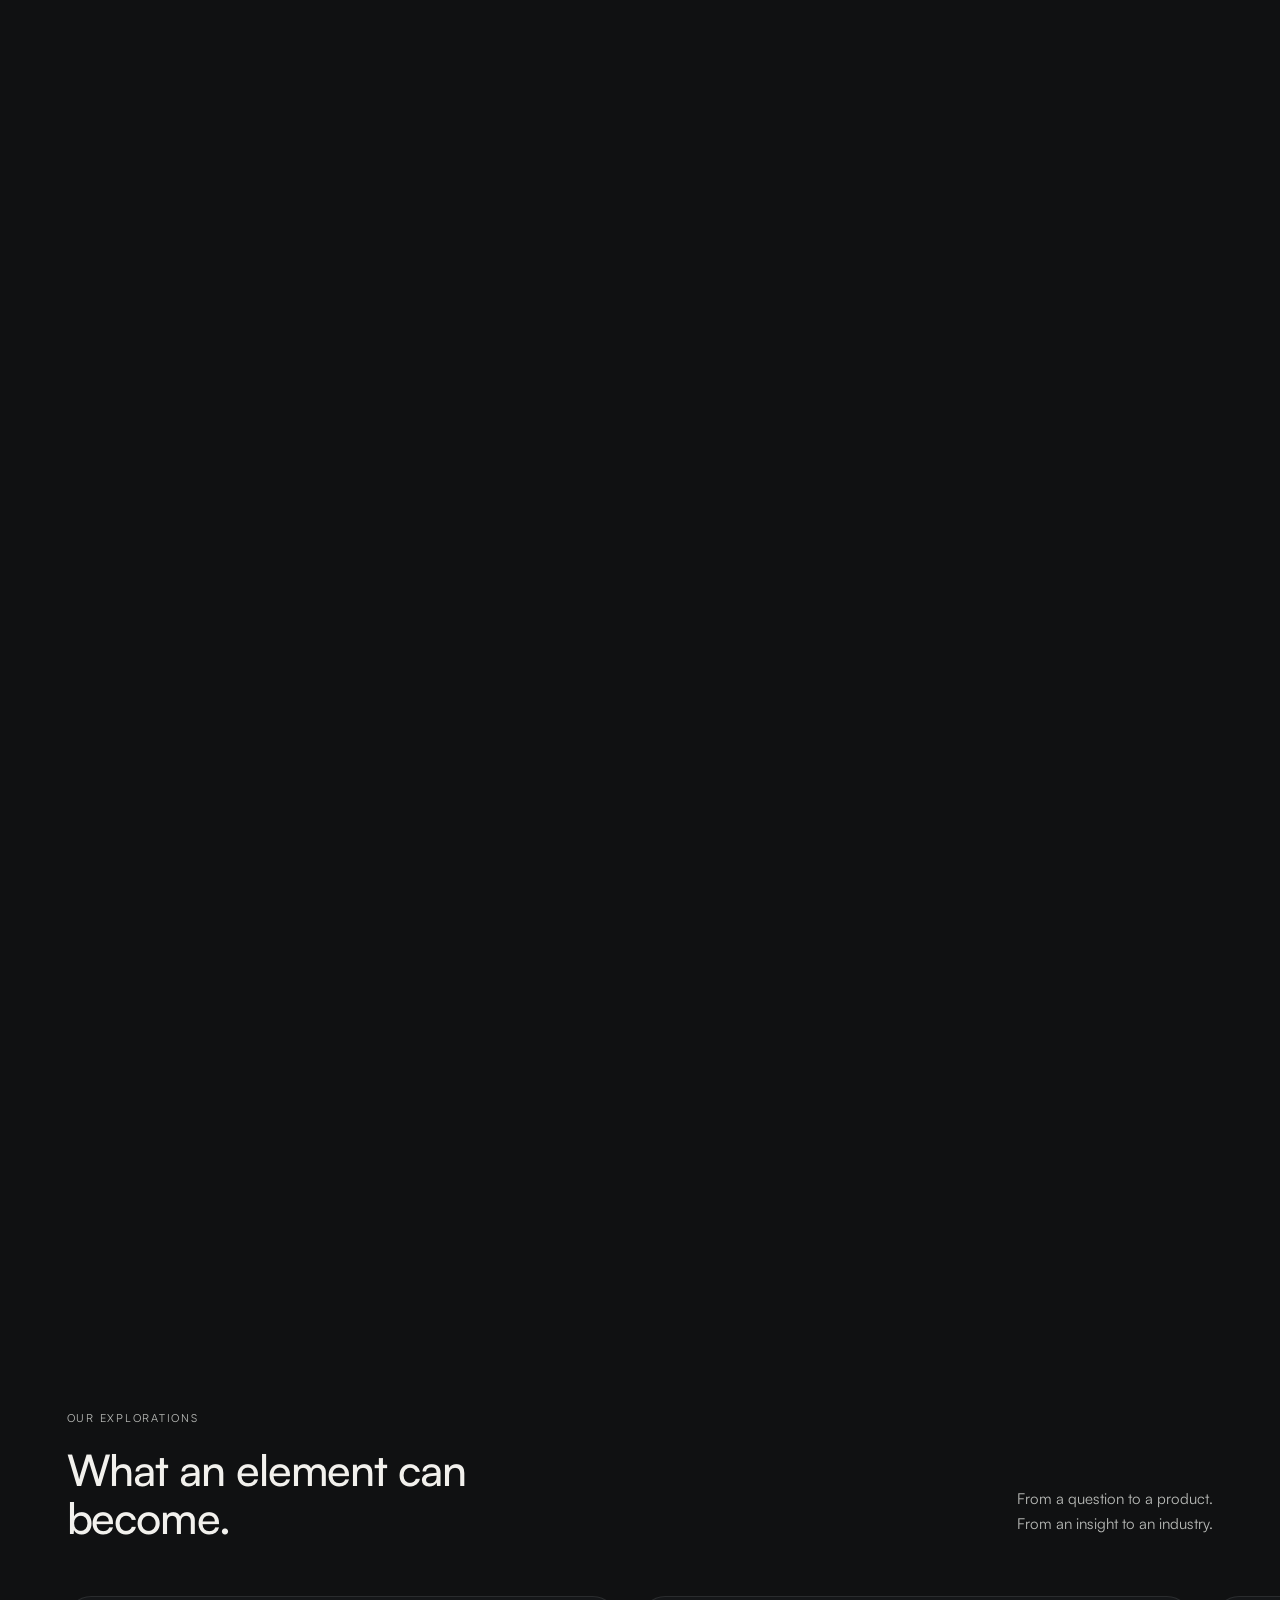
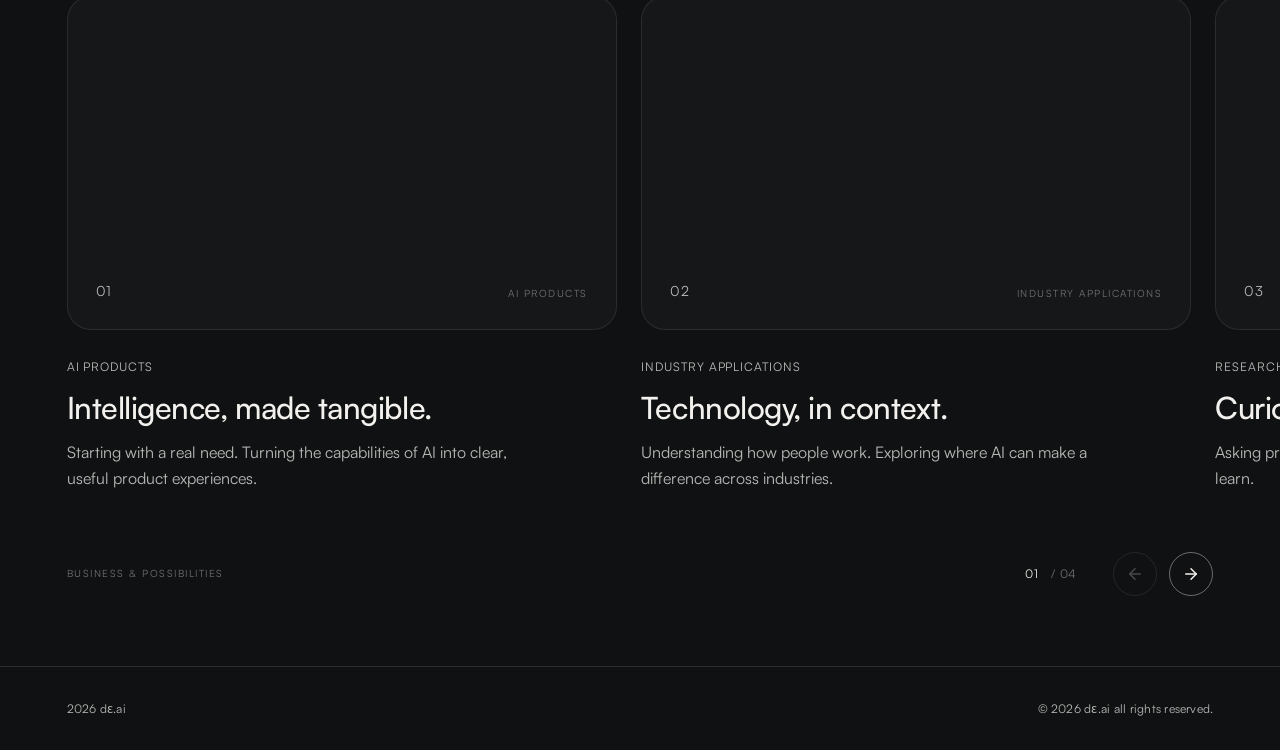
==== commit 8e608257: "Publish website from 6ee8356" ====
--- a/index.html
+++ b/index.html
@@ -23,8 +23,8 @@
     <meta name="twitter:description" content="From an element to a world. AI products, industry applications and research, grounded in technical craft and aesthetic judgment." />
     <meta name="twitter:image" content="https://depsilon.ai/social-preview.jpg" />
     <meta name="twitter:image:alt" content="A mathematical limit approaching epsilon, from Depsilon AI's cinematic brand artwork." />
-    <link rel="icon" type="image/svg+xml" href="./brand/symbol.svg" />
-    <link rel="preload" as="font" href="./fonts/Switzer-400.woff2" type="font/woff2" crossorigin />
+    <link rel="icon" type="image/svg+xml" href="./brand/favicon.svg" />
+    <link rel="preload" as="font" href="./fonts/Satoshi-400.woff2" type="font/woff2" crossorigin />
     <link rel="preload" as="image" href="./social-preview.jpg" fetchpriority="high" />
     <noscript><link rel="stylesheet" href="./no-script.css" /></noscript>
     <title>Depsilon AI (dε.ai) — AI Products &amp; Exploration</title>
@@ -38,7 +38,7 @@
             "name": "Depsilon AI",
             "alternateName": "dε.ai",
             "url": "https://depsilon.ai/",
-            "logo": "https://depsilon.ai/brand/symbol.svg",
+            "logo": "https://depsilon.ai/brand/symbol-dark.svg",
             "description": "Depsilon AI explores AI products, industry applications and research through technical craft, theoretical depth and aesthetic judgment.",
             "sameAs": ["https://github.com/depsilon-ai"]
           },
@@ -54,10 +54,10 @@
         ]
       }
     </script>
-    <script type="module" crossorigin src="./assets/index-CaL6V_FO.js"></script>
-    <link rel="stylesheet" crossorigin href="./assets/index-BGVcoDvR.css">
+    <script type="module" crossorigin src="./assets/index-CmtyCt-p.js"></script>
+    <link rel="stylesheet" crossorigin href="./assets/index-D7Cu9F6z.css">
   </head>
   <body>
-    <div id="root"><a class="skip-link" href="#ventures">Skip to our explorations</a><main><div class="cinematic-track" id="origin"><div class="cinematic-stage"><video class="scene-video" src="/video/epsilon-world-clean.mp4" poster="/social-preview.jpg" muted="" playsinline="" preload="metadata" disablepictureinpicture="" aria-hidden="true"></video><canvas class="scene-canvas " width="1920" height="1080" aria-hidden="true"></canvas><div class="cinematic-overlay"><header class="navbar"><a class="brand" href="#origin" aria-label="dε.ai home"><img src="/brand/lockup-horizontal.svg" alt="dε.ai" width="96" height="50"/></a><nav class="desktop-nav" aria-label="Main navigation"><a href="#origin" class="active" style="animation-delay:300ms" aria-current="location">Origin</a><a href="#approach" class="" style="animation-delay:380ms">Approach</a><a href="#horizon" class="" style="animation-delay:460ms">Horizon</a><a href="#ventures" class="" style="animation-delay:540ms">Explorations</a></nav><button class="menu-toggle" aria-label="Open menu" aria-expanded="false" aria-controls="site-menu"><span>MENU</span><span class="hamburger" aria-hidden="true"><i></i><i></i><i></i></span></button></header><section class="text-scene scene-origin" style="opacity:1" aria-label="From an element"><div class="origin-content"><div class="stagger is-visible " style="transition-delay:0ms"><p class="eyebrow">SMALL BEGINNINGS. INFINITE POSSIBILITIES.</p><h1>From an element.<br/>Building worlds<br/>with AI.</h1></div><div class="stagger is-visible " style="transition-delay:150ms"><p class="scene-description">At Depsilon AI, ε is an abstract element.<br/>Our starting point for understanding the world.</p></div></div><div class="stagger is-visible scene-next" style="transition-delay:300ms"><button class="circle-button" aria-label="Explore our approach"><svg xmlns="http://www.w3.org/2000/svg" width="18" height="18" viewBox="0 0 24 24" fill="none" stroke="currentColor" stroke-width="2" stroke-linecap="round" stroke-linejoin="round" class="lucide lucide-arrow-right"><path d="M5 12h14"></path><path d="m12 5 7 7-7 7"></path></svg></button></div></section><section id="approach" class="text-scene scene-approach" style="opacity:0" aria-label="Our approach"><div class="approach-content"><div class="stagger  " style="transition-delay:0ms"><p class="eyebrow">A WAY OF SEEING. A WAY OF BUILDING.</p><h2>Understand the essential.<br/><span class="muted-phrase">Build what comes next.</span></h2></div><div class="stagger  " style="transition-delay:0ms"><div class="principles"><div><span>Technical craft</span><p>Make ideas work.</p></div><div><span>Theoretical depth</span><p>Know why they work.</p></div><div><span>Aesthetic judgment</span><p>Give complexity clarity.</p></div></div></div></div><div class="scene-controls"><div class="stagger  " style="transition-delay:0ms"><button class="circle-button" aria-label="Explore our horizon"><svg xmlns="http://www.w3.org/2000/svg" width="18" height="18" viewBox="0 0 24 24" fill="none" stroke="currentColor" stroke-width="2" stroke-linecap="round" stroke-linejoin="round" class="lucide lucide-arrow-down"><path d="M12 5v14"></path><path d="m19 12-7 7-7-7"></path></svg></button></div><div class="stagger  " style="transition-delay:0ms"><div class="chapter-dots" aria-label="Chapter 2 of 3"><button class="" aria-label="Go to Origin"></button><button class="active" aria-label="Go to Approach" aria-current="step"></button><button class="" aria-label="Go to Horizon"></button></div></div><div class="stagger  " style="transition-delay:0ms"><button class="circle-button small" aria-label="Back to origin"><svg xmlns="http://www.w3.org/2000/svg" width="16" height="16" viewBox="0 0 24 24" fill="none" stroke="currentColor" stroke-width="2" stroke-linecap="round" stroke-linejoin="round" class="lucide lucide-chevron-up"><path d="m18 15-6-6-6 6"></path></svg></button></div></div></section><section id="horizon" class="text-scene scene-horizon" style="opacity:0" aria-label="From an element to a world"><div class="horizon-content"><div class="stagger  " style="transition-delay:0ms"><p class="eyebrow">FROM AN ELEMENT TO A WORLD.</p></div><div class="stagger  " style="transition-delay:0ms"><h2>Small beginnings.<br/>Open horizons.</h2><p class="scene-description">One precise question can open a world.<br/>Our focus today is AI. Our ambition reaches across industries, alongside a global community of curious minds.</p></div><div class="stagger  " style="transition-delay:0ms"><a class="text-cta" href="#ventures">Explore the possibilities<span class="circle-button filled"><svg xmlns="http://www.w3.org/2000/svg" width="18" height="18" viewBox="0 0 24 24" fill="none" stroke="currentColor" stroke-width="2" stroke-linecap="round" stroke-linejoin="round" class="lucide lucide-arrow-right"><path d="M5 12h14"></path><path d="m12 5 7 7-7 7"></path></svg></span></a></div></div></section><div class="scene-meta" aria-hidden="true"><span>dε — AN ABSTRACT ELEMENT</span><span>01<!-- --> / 03</span></div><div class="scroll-progress" aria-hidden="true"><span style="transform:scaleX(0)"></span></div></div></div></div><section id="ventures" class="ventures" aria-labelledby="ventures-title"><div class="ventures-header"><div><p class="eyebrow">OUR EXPLORATIONS</p><h2 id="ventures-title">What an element can become.</h2></div><p class="ventures-intro">From a question to a product.<br/>From an insight to an industry.</p></div><div class="venture-rail " role="region" aria-roledescription="carousel" aria-label="Business and product explorations" tabindex="0"><article class="venture-card" role="group" aria-roledescription="slide" aria-label="1 of 4: AI products"><div class="venture-media" aria-hidden="true"><span class="media-number">01</span><span class="media-category">AI PRODUCTS</span></div><div class="venture-copy"><p class="venture-category">AI products</p><h3>Intelligence, made tangible.</h3><p>Starting with a real need. Turning the capabilities of AI into clear, useful product experiences.</p></div></article><article class="venture-card" role="group" aria-roledescription="slide" aria-label="2 of 4: Industry applications"><div class="venture-media" aria-hidden="true"><span class="media-number">02</span><span class="media-category">INDUSTRY APPLICATIONS</span></div><div class="venture-copy"><p class="venture-category">Industry applications</p><h3>Technology, in context.</h3><p>Understanding how people work. Exploring where AI can make a difference across industries.</p></div></article><article class="venture-card" role="group" aria-roledescription="slide" aria-label="3 of 4: Research &amp; experiments"><div class="venture-media" aria-hidden="true"><span class="media-number">03</span><span class="media-category">RESEARCH &amp; EXPERIMENTS</span></div><div class="venture-copy"><p class="venture-category">Research &amp; experiments</p><h3>Curiosity, with conviction.</h3><p>Asking precise questions. Testing assumptions. Building on what we learn.</p></div></article><article class="venture-card" role="group" aria-roledescription="slide" aria-label="4 of 4: Collective exploration"><div class="venture-media" aria-hidden="true"><span class="media-number">04</span><span class="media-category">COLLECTIVE EXPLORATION</span></div><div class="venture-copy"><p class="venture-category">Collective exploration</p><h3>Many minds. New possibilities.</h3><p>An invitation to curious minds around the world. To connect perspectives, explore, and build together.</p></div></article></div><div class="carousel-footer"><span class="carousel-caption">BUSINESS &amp; POSSIBILITIES</span><div class="carousel-navigation"><span class="slide-count" aria-live="polite">01<!-- --> <span>/ <!-- -->04</span></span><button class="circle-button" disabled="" aria-label="Previous exploration"><svg xmlns="http://www.w3.org/2000/svg" width="18" height="18" viewBox="0 0 24 24" fill="none" stroke="currentColor" stroke-width="2" stroke-linecap="round" stroke-linejoin="round" class="lucide lucide-arrow-left"><path d="m12 19-7-7 7-7"></path><path d="M19 12H5"></path></svg></button><button class="circle-button" aria-label="Next exploration"><svg xmlns="http://www.w3.org/2000/svg" width="18" height="18" viewBox="0 0 24 24" fill="none" stroke="currentColor" stroke-width="2" stroke-linecap="round" stroke-linejoin="round" class="lucide lucide-arrow-right"><path d="M5 12h14"></path><path d="m12 5 7 7-7 7"></path></svg></button></div></div></section></main><footer class="footer"><span class="footer-name">2026 dε.ai</span><span class="footer-copyright">© 2026 dε.ai all rights reserved.</span></footer><div id="site-menu" role="dialog" aria-modal="true" aria-label="Site menu" aria-hidden="true" class="mobile-menu "><div class="menu-panel"><div class="menu-top"><img src="/brand/lockup-horizontal.svg" width="96" height="50" alt="dε.ai"/><button class="circle-button" aria-label="Close menu"><svg xmlns="http://www.w3.org/2000/svg" width="18" height="18" viewBox="0 0 24 24" fill="none" stroke="currentColor" stroke-width="2" stroke-linecap="round" stroke-linejoin="round" class="lucide lucide-x"><path d="M18 6 6 18"></path><path d="m6 6 12 12"></path></svg></button></div><nav aria-label="All chapters"><a href="#origin" style="transition-delay:0ms" class="active"><span class="menu-number">0<!-- -->1</span>Origin</a><a href="#approach" style="transition-delay:0ms" class=""><span class="menu-number">0<!-- -->2</span>Approach</a><a href="#horizon" style="transition-delay:0ms" class=""><span class="menu-number">0<!-- -->3</span>Horizon</a><a href="#ventures" style="transition-delay:0ms" class=""><span class="menu-number">0<!-- -->4</span>Explorations</a></nav><div class="menu-bottom"><span>From an element. Building worlds with AI.</span><span>depsilon.ai</span></div></div></div></div>
+    <div id="root"><a class="skip-link" href="#ventures">Skip to our explorations</a><main><div class="cinematic-track" id="origin"><div class="cinematic-stage"><video class="scene-video" src="/video/epsilon-world-clean.mp4" poster="/social-preview.jpg" muted="" playsinline="" preload="metadata" disablepictureinpicture="" aria-hidden="true"></video><canvas class="scene-canvas " width="1920" height="1080" aria-hidden="true"></canvas><div class="cinematic-overlay"><header class="navbar"><a class="brand" href="#origin" aria-label="dε.ai home"><img src="/brand/lockup-horizontal.svg" alt="dε.ai" width="578" height="400"/></a><nav class="desktop-nav" aria-label="Main navigation"><a href="#origin" class="active" style="animation-delay:300ms" aria-current="location">Origin</a><a href="#approach" class="" style="animation-delay:380ms">Approach</a><a href="#horizon" class="" style="animation-delay:460ms">Horizon</a><a href="#ventures" class="" style="animation-delay:540ms">Explorations</a></nav><button class="menu-toggle" aria-label="Open menu" aria-expanded="false" aria-controls="site-menu"><span>MENU</span><span class="hamburger" aria-hidden="true"><i></i><i></i><i></i></span></button></header><section class="text-scene scene-origin" style="opacity:1" aria-label="From an element"><div class="origin-content"><div class="stagger is-visible " style="transition-delay:0ms"><p class="eyebrow">SMALL BEGINNINGS. INFINITE POSSIBILITIES.</p><h1>From an element.<br/>Building worlds<br/>with AI.</h1></div><div class="stagger is-visible " style="transition-delay:150ms"><p class="scene-description">At Depsilon AI, ε is an abstract element.<br/>Our starting point for understanding the world.</p></div></div><div class="stagger is-visible scene-next" style="transition-delay:300ms"><button class="circle-button" aria-label="Explore our approach"><svg xmlns="http://www.w3.org/2000/svg" width="18" height="18" viewBox="0 0 24 24" fill="none" stroke="currentColor" stroke-width="2" stroke-linecap="round" stroke-linejoin="round" class="lucide lucide-arrow-right"><path d="M5 12h14"></path><path d="m12 5 7 7-7 7"></path></svg></button></div></section><section id="approach" class="text-scene scene-approach" style="opacity:0" aria-label="Our approach"><div class="approach-content"><div class="stagger  " style="transition-delay:0ms"><p class="eyebrow">A WAY OF SEEING. A WAY OF BUILDING.</p><h2>Understand the essential.<br/><span class="muted-phrase">Build what comes next.</span></h2></div><div class="stagger  " style="transition-delay:0ms"><div class="principles"><div><span>Technical craft</span><p>Make ideas work.</p></div><div><span>Theoretical depth</span><p>Know why they work.</p></div><div><span>Aesthetic judgment</span><p>Give complexity clarity.</p></div></div></div></div><div class="scene-controls"><div class="stagger  " style="transition-delay:0ms"><button class="circle-button" aria-label="Explore our horizon"><svg xmlns="http://www.w3.org/2000/svg" width="18" height="18" viewBox="0 0 24 24" fill="none" stroke="currentColor" stroke-width="2" stroke-linecap="round" stroke-linejoin="round" class="lucide lucide-arrow-down"><path d="M12 5v14"></path><path d="m19 12-7 7-7-7"></path></svg></button></div><div class="stagger  " style="transition-delay:0ms"><div class="chapter-dots" aria-label="Chapter 2 of 3"><button class="" aria-label="Go to Origin"></button><button class="active" aria-label="Go to Approach" aria-current="step"></button><button class="" aria-label="Go to Horizon"></button></div></div><div class="stagger  " style="transition-delay:0ms"><button class="circle-button small" aria-label="Back to origin"><svg xmlns="http://www.w3.org/2000/svg" width="16" height="16" viewBox="0 0 24 24" fill="none" stroke="currentColor" stroke-width="2" stroke-linecap="round" stroke-linejoin="round" class="lucide lucide-chevron-up"><path d="m18 15-6-6-6 6"></path></svg></button></div></div></section><section id="horizon" class="text-scene scene-horizon" style="opacity:0" aria-label="From an element to a world"><div class="horizon-content"><div class="stagger  " style="transition-delay:0ms"><p class="eyebrow">FROM AN ELEMENT TO A WORLD.</p></div><div class="stagger  " style="transition-delay:0ms"><h2>Small beginnings.<br/>Open horizons.</h2><p class="scene-description">One precise question can open a world.<br/>Our focus today is AI. Our ambition reaches across industries, alongside a global community of curious minds.</p></div><div class="stagger  " style="transition-delay:0ms"><a class="text-cta" href="#ventures">Explore the possibilities<span class="circle-button filled"><svg xmlns="http://www.w3.org/2000/svg" width="18" height="18" viewBox="0 0 24 24" fill="none" stroke="currentColor" stroke-width="2" stroke-linecap="round" stroke-linejoin="round" class="lucide lucide-arrow-right"><path d="M5 12h14"></path><path d="m12 5 7 7-7 7"></path></svg></span></a></div></div></section><div class="scene-meta" aria-hidden="true"><span>dε — AN ABSTRACT ELEMENT</span><span>01<!-- --> / 03</span></div><div class="scroll-progress" aria-hidden="true"><span style="transform:scaleX(0)"></span></div></div></div></div><section id="ventures" class="ventures" aria-labelledby="ventures-title"><div class="ventures-header"><div><p class="eyebrow">OUR EXPLORATIONS</p><h2 id="ventures-title">What an element can become.</h2></div><p class="ventures-intro">From a question to a product.<br/>From an insight to an industry.</p></div><div class="venture-rail " role="region" aria-roledescription="carousel" aria-label="Business and product explorations" tabindex="0"><article class="venture-card" role="group" aria-roledescription="slide" aria-label="1 of 4: AI products"><div class="venture-media" aria-hidden="true"><span class="media-number">01</span><span class="media-category">AI PRODUCTS</span></div><div class="venture-copy"><p class="venture-category">AI products</p><h3>Intelligence, made tangible.</h3><p>Starting with a real need. Turning the capabilities of AI into clear, useful product experiences.</p></div></article><article class="venture-card" role="group" aria-roledescription="slide" aria-label="2 of 4: Industry applications"><div class="venture-media" aria-hidden="true"><span class="media-number">02</span><span class="media-category">INDUSTRY APPLICATIONS</span></div><div class="venture-copy"><p class="venture-category">Industry applications</p><h3>Technology, in context.</h3><p>Understanding how people work. Exploring where AI can make a difference across industries.</p></div></article><article class="venture-card" role="group" aria-roledescription="slide" aria-label="3 of 4: Research &amp; experiments"><div class="venture-media" aria-hidden="true"><span class="media-number">03</span><span class="media-category">RESEARCH &amp; EXPERIMENTS</span></div><div class="venture-copy"><p class="venture-category">Research &amp; experiments</p><h3>Curiosity, with conviction.</h3><p>Asking precise questions. Testing assumptions. Building on what we learn.</p></div></article><article class="venture-card" role="group" aria-roledescription="slide" aria-label="4 of 4: Collective exploration"><div class="venture-media" aria-hidden="true"><span class="media-number">04</span><span class="media-category">COLLECTIVE EXPLORATION</span></div><div class="venture-copy"><p class="venture-category">Collective exploration</p><h3>Many minds. New possibilities.</h3><p>An invitation to curious minds around the world. To connect perspectives, explore, and build together.</p></div></article></div><div class="carousel-footer"><span class="carousel-caption">BUSINESS &amp; POSSIBILITIES</span><div class="carousel-navigation"><span class="slide-count" aria-live="polite">01<!-- --> <span>/ <!-- -->04</span></span><button class="circle-button" disabled="" aria-label="Previous exploration"><svg xmlns="http://www.w3.org/2000/svg" width="18" height="18" viewBox="0 0 24 24" fill="none" stroke="currentColor" stroke-width="2" stroke-linecap="round" stroke-linejoin="round" class="lucide lucide-arrow-left"><path d="m12 19-7-7 7-7"></path><path d="M19 12H5"></path></svg></button><button class="circle-button" aria-label="Next exploration"><svg xmlns="http://www.w3.org/2000/svg" width="18" height="18" viewBox="0 0 24 24" fill="none" stroke="currentColor" stroke-width="2" stroke-linecap="round" stroke-linejoin="round" class="lucide lucide-arrow-right"><path d="M5 12h14"></path><path d="m12 5 7 7-7 7"></path></svg></button></div></div></section></main><footer class="footer"><span class="footer-name">2026 dε.ai</span><span class="footer-copyright">© 2026 dε.ai all rights reserved.</span></footer><div id="site-menu" role="dialog" aria-modal="true" aria-label="Site menu" aria-hidden="true" class="mobile-menu "><div class="menu-panel"><div class="menu-top"><img src="/brand/lockup-horizontal.svg" width="578" height="400" alt="dε.ai"/><button class="circle-button" aria-label="Close menu"><svg xmlns="http://www.w3.org/2000/svg" width="18" height="18" viewBox="0 0 24 24" fill="none" stroke="currentColor" stroke-width="2" stroke-linecap="round" stroke-linejoin="round" class="lucide lucide-x"><path d="M18 6 6 18"></path><path d="m6 6 12 12"></path></svg></button></div><nav aria-label="All chapters"><a href="#origin" style="transition-delay:0ms" class="active"><span class="menu-number">0<!-- -->1</span>Origin</a><a href="#approach" style="transition-delay:0ms" class=""><span class="menu-number">0<!-- -->2</span>Approach</a><a href="#horizon" style="transition-delay:0ms" class=""><span class="menu-number">0<!-- -->3</span>Horizon</a><a href="#ventures" style="transition-delay:0ms" class=""><span class="menu-number">0<!-- -->4</span>Explorations</a></nav><div class="menu-bottom"><span>From an element. Building worlds with AI.</span><span>depsilon.ai</span></div></div></div></div>
   </body>
 </html>
--- a/assets/index-D7Cu9F6z.css
+++ b/assets/index-D7Cu9F6z.css
@@ -0,0 +1 @@
+@font-face{font-family:Satoshi;src:url(../fonts/Satoshi-400.woff2) format("woff2");font-style:normal;font-weight:400;font-display:swap}@font-face{font-family:Satoshi;src:url(../fonts/Satoshi-500.woff2) format("woff2");font-style:normal;font-weight:500;font-display:swap}@font-face{font-family:Noto Sans SC;src:url(../fonts/NotoSansSC-Regular.woff2) format("woff2");font-style:normal;font-weight:400;font-display:swap;unicode-range:U+03B5}*,:before,:after{--tw-border-spacing-x:0;--tw-border-spacing-y:0;--tw-translate-x:0;--tw-translate-y:0;--tw-rotate:0;--tw-skew-x:0;--tw-skew-y:0;--tw-scale-x:1;--tw-scale-y:1;--tw-pan-x: ;--tw-pan-y: ;--tw-pinch-zoom: ;--tw-scroll-snap-strictness:proximity;--tw-gradient-from-position: ;--tw-gradient-via-position: ;--tw-gradient-to-position: ;--tw-ordinal: ;--tw-slashed-zero: ;--tw-numeric-figure: ;--tw-numeric-spacing: ;--tw-numeric-fraction: ;--tw-ring-inset: ;--tw-ring-offset-width:0px;--tw-ring-offset-color:#fff;--tw-ring-color:rgb(59 130 246 / .5);--tw-ring-offset-shadow:0 0 #0000;--tw-ring-shadow:0 0 #0000;--tw-shadow:0 0 #0000;--tw-shadow-colored:0 0 #0000;--tw-blur: ;--tw-brightness: ;--tw-contrast: ;--tw-grayscale: ;--tw-hue-rotate: ;--tw-invert: ;--tw-saturate: ;--tw-sepia: ;--tw-drop-shadow: ;--tw-backdrop-blur: ;--tw-backdrop-brightness: ;--tw-backdrop-contrast: ;--tw-backdrop-grayscale: ;--tw-backdrop-hue-rotate: ;--tw-backdrop-invert: ;--tw-backdrop-opacity: ;--tw-backdrop-saturate: ;--tw-backdrop-sepia: ;--tw-contain-size: ;--tw-contain-layout: ;--tw-contain-paint: ;--tw-contain-style: }::backdrop{--tw-border-spacing-x:0;--tw-border-spacing-y:0;--tw-translate-x:0;--tw-translate-y:0;--tw-rotate:0;--tw-skew-x:0;--tw-skew-y:0;--tw-scale-x:1;--tw-scale-y:1;--tw-pan-x: ;--tw-pan-y: ;--tw-pinch-zoom: ;--tw-scroll-snap-strictness:proximity;--tw-gradient-from-position: ;--tw-gradient-via-position: ;--tw-gradient-to-position: ;--tw-ordinal: ;--tw-slashed-zero: ;--tw-numeric-figure: ;--tw-numeric-spacing: ;--tw-numeric-fraction: ;--tw-ring-inset: ;--tw-ring-offset-width:0px;--tw-ring-offset-color:#fff;--tw-ring-color:rgb(59 130 246 / .5);--tw-ring-offset-shadow:0 0 #0000;--tw-ring-shadow:0 0 #0000;--tw-shadow:0 0 #0000;--tw-shadow-colored:0 0 #0000;--tw-blur: ;--tw-brightness: ;--tw-contrast: ;--tw-grayscale: ;--tw-hue-rotate: ;--tw-invert: ;--tw-saturate: ;--tw-sepia: ;--tw-drop-shadow: ;--tw-backdrop-blur: ;--tw-backdrop-brightness: ;--tw-backdrop-contrast: ;--tw-backdrop-grayscale: ;--tw-backdrop-hue-rotate: ;--tw-backdrop-invert: ;--tw-backdrop-opacity: ;--tw-backdrop-saturate: ;--tw-backdrop-sepia: ;--tw-contain-size: ;--tw-contain-layout: ;--tw-contain-paint: ;--tw-contain-style: }*,:before,:after{box-sizing:border-box;border-width:0;border-style:solid;border-color:#e5e7eb}:before,:after{--tw-content: ""}html,:host{line-height:1.5;-webkit-text-size-adjust:100%;-moz-tab-size:4;-o-tab-size:4;tab-size:4;font-family:Satoshi,Noto Sans SC,sans-serif;font-feature-settings:normal;font-variation-settings:normal;-webkit-tap-highlight-color:transparent}body{margin:0;line-height:inherit}hr{height:0;color:inherit;border-top-width:1px}abbr:where([title]){-webkit-text-decoration:underline dotted;text-decoration:underline dotted}h1,h2,h3,h4,h5,h6{font-size:inherit;font-weight:inherit}a{color:inherit;text-decoration:inherit}b,strong{font-weight:bolder}code,kbd,samp,pre{font-family:ui-monospace,SFMono-Regular,Menlo,Monaco,Consolas,Liberation Mono,Courier New,monospace;font-feature-settings:normal;font-variation-settings:normal;font-size:1em}small{font-size:80%}sub,sup{font-size:75%;line-height:0;position:relative;vertical-align:baseline}sub{bottom:-.25em}sup{top:-.5em}table{text-indent:0;border-color:inherit;border-collapse:collapse}button,input,optgroup,select,textarea{font-family:inherit;font-feature-settings:inherit;font-variation-settings:inherit;font-size:100%;font-weight:inherit;line-height:inherit;letter-spacing:inherit;color:inherit;margin:0;padding:0}button,select{text-transform:none}button,input:where([type=button]),input:where([type=reset]),input:where([type=submit]){-webkit-appearance:button;background-color:transparent;background-image:none}:-moz-focusring{outline:auto}:-moz-ui-invalid{box-shadow:none}progress{vertical-align:baseline}::-webkit-inner-spin-button,::-webkit-outer-spin-button{height:auto}[type=search]{-webkit-appearance:textfield;outline-offset:-2px}::-webkit-search-decoration{-webkit-appearance:none}::-webkit-file-upload-button{-webkit-appearance:button;font:inherit}summary{display:list-item}blockquote,dl,dd,h1,h2,h3,h4,h5,h6,hr,figure,p,pre{margin:0}fieldset{margin:0;padding:0}legend{padding:0}ol,ul,menu{list-style:none;margin:0;padding:0}dialog{padding:0}textarea{resize:vertical}input::-moz-placeholder,textarea::-moz-placeholder{opacity:1;color:#9ca3af}input::placeholder,textarea::placeholder{opacity:1;color:#9ca3af}button,[role=button]{cursor:pointer}:disabled{cursor:default}img,svg,video,canvas,audio,iframe,embed,object{display:block;vertical-align:middle}img,video{max-width:100%;height:auto}[hidden]:where(:not([hidden=until-found])){display:none}.\!container{width:100%!important}.container{width:100%}@media(min-width:640px){.\!container{max-width:640px!important}.container{max-width:640px}}@media(min-width:768px){.\!container{max-width:768px!important}.container{max-width:768px}}@media(min-width:1024px){.\!container{max-width:1024px!important}.container{max-width:1024px}}@media(min-width:1280px){.\!container{max-width:1280px!important}.container{max-width:1280px}}@media(min-width:1536px){.\!container{max-width:1536px!important}.container{max-width:1536px}}.visible{visibility:visible}.static{position:static}.hidden{display:none}.transform{transform:translate(var(--tw-translate-x),var(--tw-translate-y)) rotate(var(--tw-rotate)) skew(var(--tw-skew-x)) skewY(var(--tw-skew-y)) scaleX(var(--tw-scale-x)) scaleY(var(--tw-scale-y))}.resize{resize:both}:root{font-family:Satoshi,Noto Sans SC,sans-serif;color:#f2f1ed;background:#101112;font-synthesis:none;--ink:#101112;--white:#F2F1ED;--silver:#B8BAB7;--graphite:#6D716E;--surface:#232527;--page-gutter:clamp(24px,5.2vw,100px)}*{box-sizing:border-box}html{scroll-behavior:smooth}body{margin:0;overflow-x:hidden}button,a{-webkit-tap-highlight-color:transparent;touch-action:manipulation}button{font:inherit;color:inherit;cursor:pointer;background:none;border:0}button:disabled{opacity:.25;cursor:default}a{color:inherit;text-decoration:none}button:focus-visible,a:focus-visible,[tabindex]:focus-visible{outline:1px solid var(--white);outline-offset:6px}::-moz-selection{background:var(--white);color:var(--ink)}::selection{background:var(--white);color:var(--ink)}h1,h2,h3,p{margin:0}img{display:block;max-width:100%}.skip-link{position:fixed;top:12px;left:12px;padding:12px 20px;background:var(--white);color:var(--ink);z-index:200;transform:translateY(-160%)}.skip-link:focus{transform:translateY(0)}.cinematic-track{position:relative;height:500vh;height:500svh}.cinematic-stage{position:sticky;top:0;width:100%;height:100vh;height:100dvh;overflow:hidden;background:var(--ink)}.scene-video,.scene-canvas{position:absolute;inset:0;width:100%;height:100%;-o-object-fit:cover;object-fit:cover;-o-object-position:50% 50%;object-position:50% 50%;pointer-events:none}.scene-canvas{opacity:0;transition:opacity .3s}.scene-canvas.is-live{opacity:1}.cinematic-overlay{position:absolute;inset:0;pointer-events:none}.navbar{position:absolute;z-index:50;top:0;left:0;width:100%;display:flex;align-items:center;justify-content:space-between;padding:24px var(--page-gutter);pointer-events:auto}.brand{width:96px;display:block;animation:nav-enter .6s .2s both cubic-bezier(.16,1,.3,1)}.brand img{width:100%;height:auto}.desktop-nav{display:flex;gap:clamp(30px,4vw,68px)}.desktop-nav a{font-weight:500;position:relative;font-size:12px;letter-spacing:.15em;text-transform:uppercase;animation:nav-enter .6s both cubic-bezier(.16,1,.3,1);transition:opacity .25s}.desktop-nav a:after{position:absolute;content:"";height:1px;background:var(--white);left:0;right:0;bottom:-12px;transform:scaleX(0);transform-origin:left;transition:transform .4s}.desktop-nav a.active:after,.desktop-nav a:hover:after{transform:scaleX(1)}.menu-toggle{display:flex;align-items:center;gap:16px;min-height:44px;font-size:12px;font-weight:500;letter-spacing:.16em;padding:10px 0 10px 12px;animation:nav-enter .6s .5s both}.hamburger{display:flex;flex-direction:column;gap:5px}.hamburger i{width:24px;height:1px;background:currentColor;display:block;transition:width .3s}.hamburger i:last-child{width:16px}.menu-toggle:hover .hamburger i:last-child{width:24px}.text-scene{position:absolute;inset:0;transition:opacity .1s ease-out}.text-scene[inert]{pointer-events:none}.stagger{opacity:0;transform:translateY(24px);transition:opacity .8s cubic-bezier(.16,1,.3,1),transform .8s cubic-bezier(.16,1,.3,1)}.stagger.is-visible{opacity:1;transform:translateY(0)}.eyebrow{font-size:11px;line-height:1.5;letter-spacing:.16em;font-weight:400;color:var(--silver);margin-bottom:20px}.origin-content{position:absolute;left:clamp(24px,6.65vw,128px);bottom:13%;max-width:760px}.origin-content h1{font-size:clamp(44px,4.7vw,76px);line-height:1.06;letter-spacing:-.035em;font-weight:500}.scene-description{color:var(--silver);font-size:16px;line-height:1.65;letter-spacing:0;margin-top:24px;max-width:440px}.scene-next{position:absolute;bottom:80px;right:var(--page-gutter)}.circle-button{border:1px solid #f2f1ed66;width:48px;height:48px;border-radius:50%;display:inline-flex;justify-content:center;align-items:center;pointer-events:auto;flex-shrink:0;transition:border-color .3s,background .3s,transform .3s}.circle-button:not(:disabled):hover{background:#f2f1ed12;border-color:var(--white);transform:translateY(-2px)}.circle-button.small{width:44px;height:44px;border-color:#f2f1ed40}.circle-button.filled{background:var(--white);color:var(--ink);width:44px;height:44px}.scene-controls{position:absolute;right:var(--page-gutter);bottom:90px;display:flex;flex-direction:column;align-items:center;gap:12px}.chapter-dots{display:flex;flex-direction:column;align-items:center;gap:0}.chapter-dots button{height:28px;width:28px;display:grid;place-items:center;pointer-events:auto}.chapter-dots button:after{content:"";display:block;width:6px;height:6px;border-radius:50%;background:#f2f1ed66}.chapter-dots button.active:after{width:8px;height:8px;background:var(--white)}.approach-content{position:absolute;left:50%;bottom:13%;transform:translate(-50%);width:min(1080px,80%);text-align:center}.approach-content h2{font-size:clamp(36px,3.8vw,60px);line-height:1.15;font-weight:500;letter-spacing:-.035em}.muted-phrase{color:var(--silver)}.principles{display:flex;justify-content:center;gap:clamp(28px,5vw,80px);margin-top:36px;text-align:left}.principles span{font-size:14px;font-weight:500}.principles p{font-size:14px;color:var(--silver);margin-top:8px;line-height:1.5}.horizon-content{position:absolute;right:clamp(24px,6.65vw,128px);bottom:13%;width:min(44vw,650px)}.horizon-content h2{font-size:clamp(40px,4.2vw,68px);line-height:1.08;font-weight:500;letter-spacing:-.035em}.horizon-content .scene-description{max-width:430px}.text-cta{display:flex;align-items:center;gap:24px;font-size:12px;letter-spacing:.12em;text-transform:uppercase;margin-top:28px;pointer-events:auto}.text-cta:hover .circle-button{transform:translate(5px)}.scene-meta{position:absolute;left:var(--page-gutter);right:var(--page-gutter);bottom:max(24px,env(safe-area-inset-bottom));display:flex;align-items:center;justify-content:space-between;font-size:10px;letter-spacing:.14em;color:var(--silver)}.scroll-progress{height:1px;position:absolute;left:0;right:0;bottom:0;background:#f2f1ed12}.scroll-progress span{display:block;height:100%;width:100%;background:var(--white);transform-origin:left}.ventures{padding:110px 0 70px;background:var(--ink);position:relative;scroll-margin-top:24px}.ventures-header{padding:0 var(--page-gutter);display:flex;align-items:flex-end;justify-content:space-between;margin-bottom:54px;gap:36px}.ventures-header .eyebrow{margin-bottom:18px}.ventures-header h2{font-size:clamp(32px,3.4vw,54px);font-weight:500;line-height:1.12;letter-spacing:-.025em;max-width:13em}.ventures-intro{font-size:15px;line-height:1.7;color:var(--silver);margin-bottom:5px;flex-shrink:0}.venture-rail{position:relative;display:flex;gap:24px;overflow-x:auto;scroll-snap-type:x mandatory;padding:0 var(--page-gutter) 16px;scrollbar-width:none;overscroll-behavior-x:contain;cursor:grab;touch-action:pan-x pan-y pinch-zoom;scroll-padding-left:var(--page-gutter)}.venture-rail::-webkit-scrollbar{display:none}.venture-rail.is-dragging{cursor:grabbing;scroll-snap-type:none;-webkit-user-select:none;-moz-user-select:none;user-select:none}.venture-card{flex:0 0 clamp(340px,43vw,680px);scroll-snap-align:start;min-width:0}.venture-media{position:relative;aspect-ratio:1.65;background:#151719;border:1px solid #f2f1ed18;border-radius:24px;overflow:hidden;display:flex;align-items:flex-end;justify-content:space-between;gap:16px;padding:28px}.venture-media img{width:100%;height:100%;position:absolute;inset:0;-o-object-fit:cover;object-fit:cover}.media-number{font-size:14px;color:var(--silver);letter-spacing:.06em}.media-category{font-size:10px;color:var(--graphite);letter-spacing:.15em}.venture-copy{padding:28px 0 12px;max-width:90%}.venture-category{font-size:12px;color:var(--silver);margin-bottom:13px;letter-spacing:.08em;text-transform:uppercase}.venture-copy h3{font-size:clamp(26px,2.4vw,38px);font-weight:500;line-height:1.18;letter-spacing:-.015em}.venture-copy>p:last-of-type{font-size:16px;line-height:1.65;color:var(--silver);margin-top:14px;max-width:29em}.venture-copy a{font-size:14px;display:flex;align-items:center;gap:12px;margin-top:20px}.carousel-footer{display:flex;justify-content:space-between;align-items:center;padding:32px var(--page-gutter) 0}.carousel-caption{font-size:10px;letter-spacing:.15em;color:var(--graphite)}.carousel-navigation{display:flex;align-items:center;gap:12px}.slide-count{font-size:12px;letter-spacing:.08em;margin-right:24px}.slide-count>span{color:var(--graphite);margin-left:8px}.carousel-navigation .circle-button{width:44px;height:44px}.footer{border-top:1px solid #f2f1ed1f;padding:32px var(--page-gutter);display:flex;justify-content:space-between;align-items:center;gap:24px;font-size:12px;line-height:1.6;letter-spacing:.02em;color:var(--silver)}.footer-name{white-space:nowrap}.footer-copyright{text-align:right}.mobile-menu{position:fixed;inset:0;background:var(--ink);z-index:100;opacity:0;visibility:hidden;transition:opacity .5s cubic-bezier(.4,0,.2,1),visibility .5s;overflow:auto}.mobile-menu.is-open{opacity:1;visibility:visible}.menu-panel{min-height:100%;display:flex;flex-direction:column;padding:24px var(--page-gutter) max(28px,env(safe-area-inset-bottom));transform:translateY(-32px);transition:transform .5s}.is-open .menu-panel{transform:translateY(0)}.menu-top{display:flex;align-items:center;justify-content:space-between}.menu-top>img{width:96px;height:auto}.menu-panel nav{margin:auto 0;padding:56px 5vw;display:flex;flex-direction:column;gap:6px}.menu-panel nav a{display:flex;gap:28px;align-items:center;padding:14px 0;font-size:clamp(30px,4vw,54px);font-weight:500;color:var(--silver);letter-spacing:-.015em;transform:translateY(20px);opacity:0;transition:color .3s,opacity .5s,transform .5s}.is-open .menu-panel nav a{transform:translateY(0);opacity:1}.menu-panel nav a.active,.menu-panel nav a:hover{color:var(--white)}.menu-number{font-size:12px;color:var(--graphite);align-self:flex-start;padding-top:8px;letter-spacing:.05em}.menu-bottom{display:flex;justify-content:space-between;gap:24px;font-size:12px;color:var(--silver)}@keyframes nav-enter{0%{opacity:0;transform:translateY(-12px)}to{opacity:1;transform:translateY(0)}}@media(max-width:1023px){.desktop-nav{display:none}.navbar{padding-top:20px}.approach-content{width:80%}.origin-content h1{font-size:clamp(44px,6vw,64px)}.horizon-content{width:49%}.horizon-content h2{font-size:clamp(38px,4.9vw,54px)}.principles{gap:24px}.venture-card{flex-basis:57vw}.ventures-intro{max-width:17em;flex-shrink:1}.scene-controls{right:24px}}@media(max-width:767px){:root{--page-gutter:24px}.navbar{padding:max(16px,env(safe-area-inset-top)) 24px 12px}.brand,.menu-top>img{width:84px}.menu-toggle>span:first-child{display:none}.menu-toggle{min-width:44px;justify-content:flex-end}.scene-video,.scene-canvas{inset:auto;top:max(64px,env(safe-area-inset-top));left:-20%;width:140%;height:43svh;-o-object-fit:contain;object-fit:contain}.origin-content,.approach-content,.horizon-content{left:24px;right:24px;width:auto;max-width:none;transform:none;text-align:left;bottom:clamp(100px,15svh,144px)}.origin-content h1{font-size:clamp(34px,8.8vw,48px);line-height:1.07;letter-spacing:-.025em}.eyebrow{font-size:9px;letter-spacing:.12em;line-height:1.5;margin-bottom:17px}.scene-description,.horizon-content .scene-description{font-size:14px;line-height:1.6;max-width:29em;margin-top:20px}.scene-next{bottom:52px;right:24px}.circle-button{width:44px;height:44px}.approach-content{bottom:126px}.approach-content h2{font-size:clamp(27px,6.8vw,36px);line-height:1.14;letter-spacing:-.015em}.principles{display:grid;gap:14px;margin-top:24px}.principles>div{display:grid;grid-template-columns:minmax(0,1fr) minmax(0,1.1fr);gap:16px;align-items:baseline}.principles span{font-size:13px;line-height:1.5}.principles p{font-size:13px;line-height:1.5;margin:0}.scene-controls{right:24px;bottom:52px;flex-direction:row;gap:12px}.chapter-dots{flex-direction:row}.scene-controls .circle-button{width:44px;height:44px}.horizon-content h2{font-size:clamp(34px,8.5vw,46px);line-height:1.08}.text-cta{font-size:11px;letter-spacing:.1em;gap:18px;margin-top:23px}.scene-meta{bottom:max(20px,env(safe-area-inset-bottom));font-size:9px;letter-spacing:.09em}.ventures{padding-top:64px;padding-bottom:44px}.ventures-header{display:block;margin-bottom:30px}.ventures-header h2{font-size:34px;line-height:1.12;max-width:11em}.ventures-header .eyebrow{font-size:10px}.ventures-intro{max-width:none;margin-top:20px;font-size:14px}.venture-rail{gap:16px}.venture-card{flex-basis:calc(100vw - 64px)}.venture-media{aspect-ratio:1.6;padding:20px;border-radius:18px}.media-category{font-size:9px;letter-spacing:.09em}.venture-copy{padding-top:24px;max-width:100%}.venture-copy h3{font-size:28px;max-width:12em}.venture-category{font-size:11px;letter-spacing:.06em}.venture-copy>p:last-of-type{font-size:15px;line-height:1.6}.carousel-footer{padding-top:16px;gap:18px}.carousel-caption{font-size:9px;max-width:11em;line-height:1.6}.slide-count{margin-right:6px}.carousel-navigation{gap:8px}.footer{padding-top:24px;padding-bottom:max(24px,env(safe-area-inset-bottom));flex-direction:column;align-items:stretch;gap:12px;font-size:11px}.menu-panel{padding-top:max(16px,env(safe-area-inset-top))}.menu-panel nav{padding:36px 0;gap:4px}.menu-panel nav a{font-size:clamp(28px,8vw,38px);gap:20px;padding:13px 0}.menu-bottom{flex-direction:column;gap:12px;font-size:11px;line-height:1.6}}@media(max-width:767px)and (max-height:700px){.origin-content,.horizon-content{bottom:104px}.origin-content h1{font-size:34px}.approach-content{bottom:118px}.approach-content h2{font-size:27px}.principles{margin-top:20px;gap:10px}.eyebrow{margin-bottom:14px}.scene-description,.horizon-content .scene-description{margin-top:16px;font-size:13px}.horizon-content h2{font-size:34px}.text-cta{margin-top:18px}}@media(max-height:520px)and (orientation:landscape){.navbar{padding-top:8px;padding-bottom:8px}.brand{width:78px}.scene-video,.scene-canvas{inset:64px auto auto 35%;width:65%;height:calc(100% - 88px);-o-object-fit:contain;object-fit:contain}.origin-content,.horizon-content,.approach-content{left:var(--page-gutter);right:auto;width:52%;max-width:520px;bottom:64px;transform:none;text-align:left}.origin-content h1,.horizon-content h2{font-size:34px}.approach-content h2{font-size:28px}.scene-description,.horizon-content .scene-description{font-size:13px;line-height:1.4;margin-top:14px;max-width:28em}.eyebrow{font-size:9px;margin-bottom:12px}.principles{display:flex;gap:18px;margin-top:18px}.principles>div{display:block;flex:1}.principles span,.principles p{font-size:12px}.principles p{margin-top:6px}.text-cta{font-size:10px;margin-top:14px}.scene-controls{right:24px;bottom:50px;flex-direction:row;gap:8px}.chapter-dots{flex-direction:row}.scene-next{bottom:50px}.menu-panel nav{padding:18px 0;gap:0}.menu-panel nav a{font-size:24px;padding:7px 0}.menu-bottom{flex-direction:row;font-size:10px}.scene-meta{bottom:18px}}@media(prefers-reduced-motion:reduce){html{scroll-behavior:auto}*,*:before,*:after{animation-duration:.01ms!important;animation-delay:0ms!important;transition-duration:.01ms!important;transition-delay:0ms!important}.stagger{transform:none}.venture-rail{scroll-behavior:auto}}
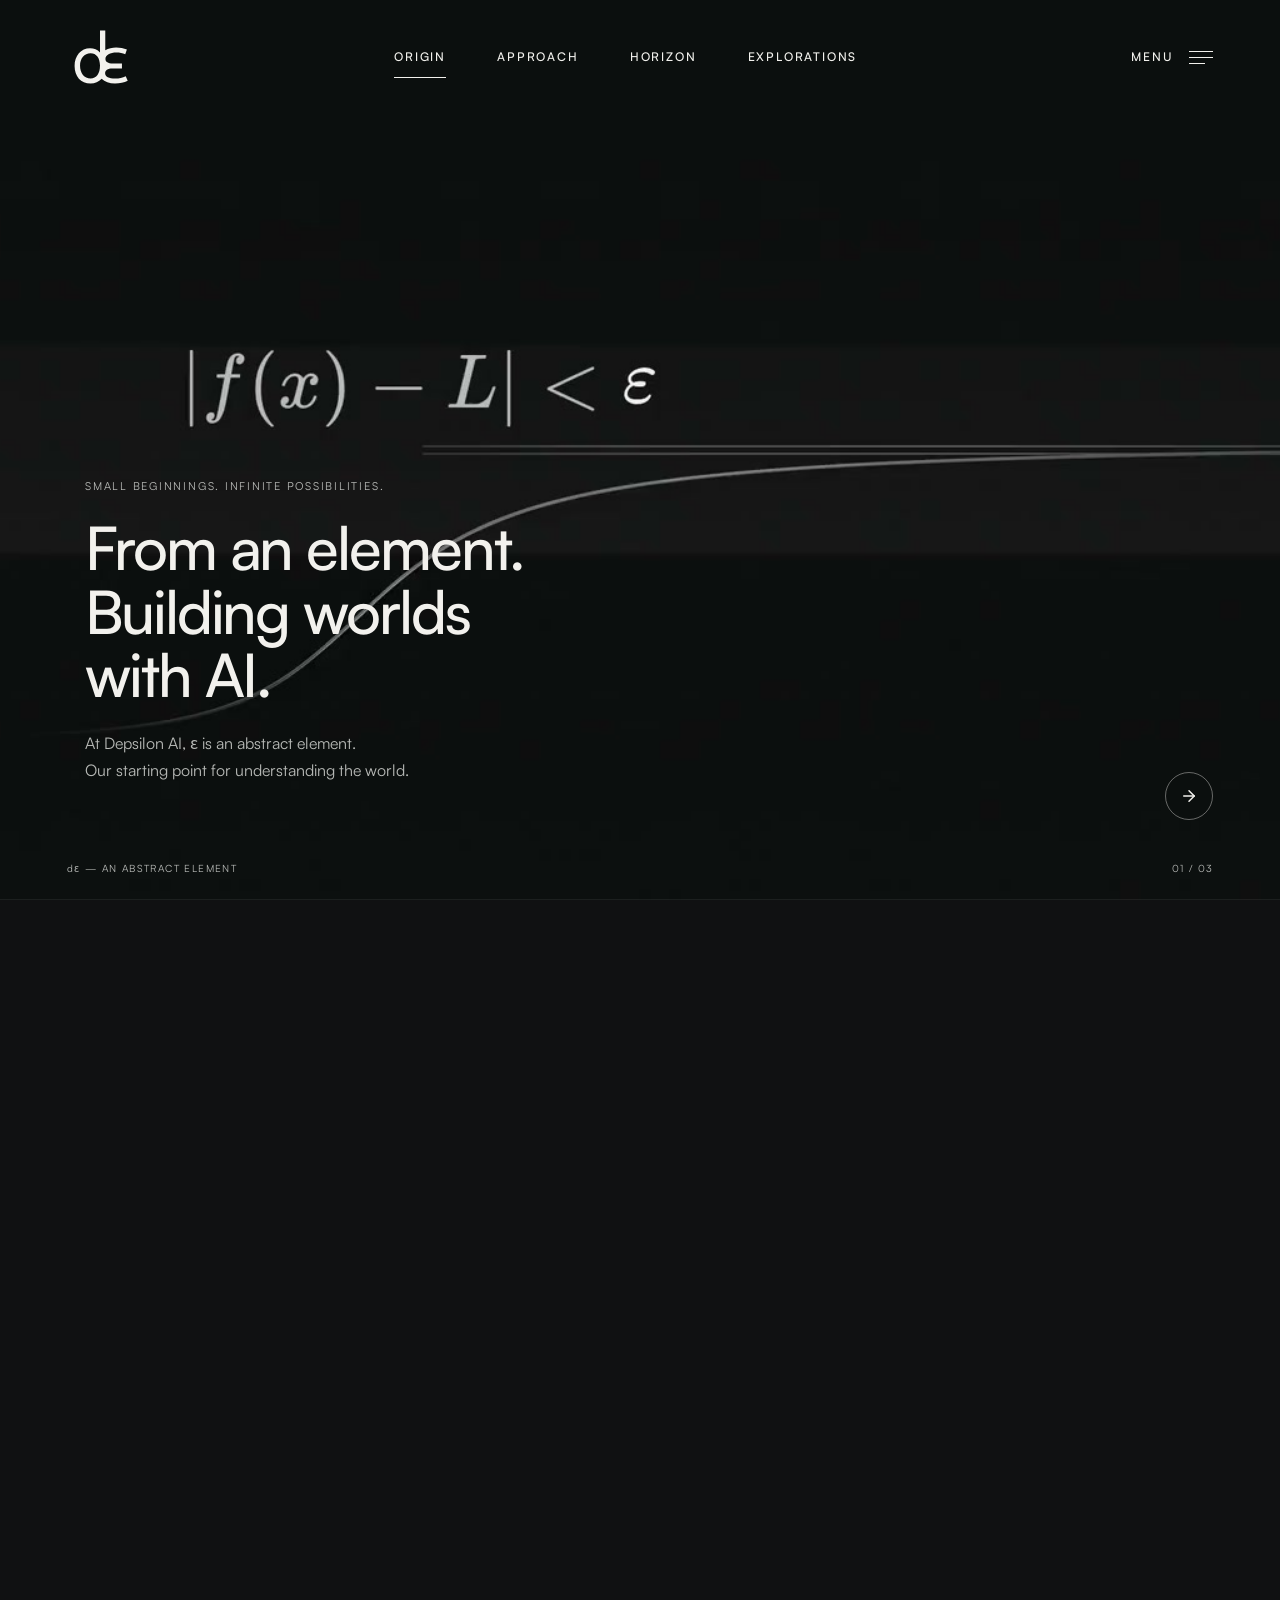
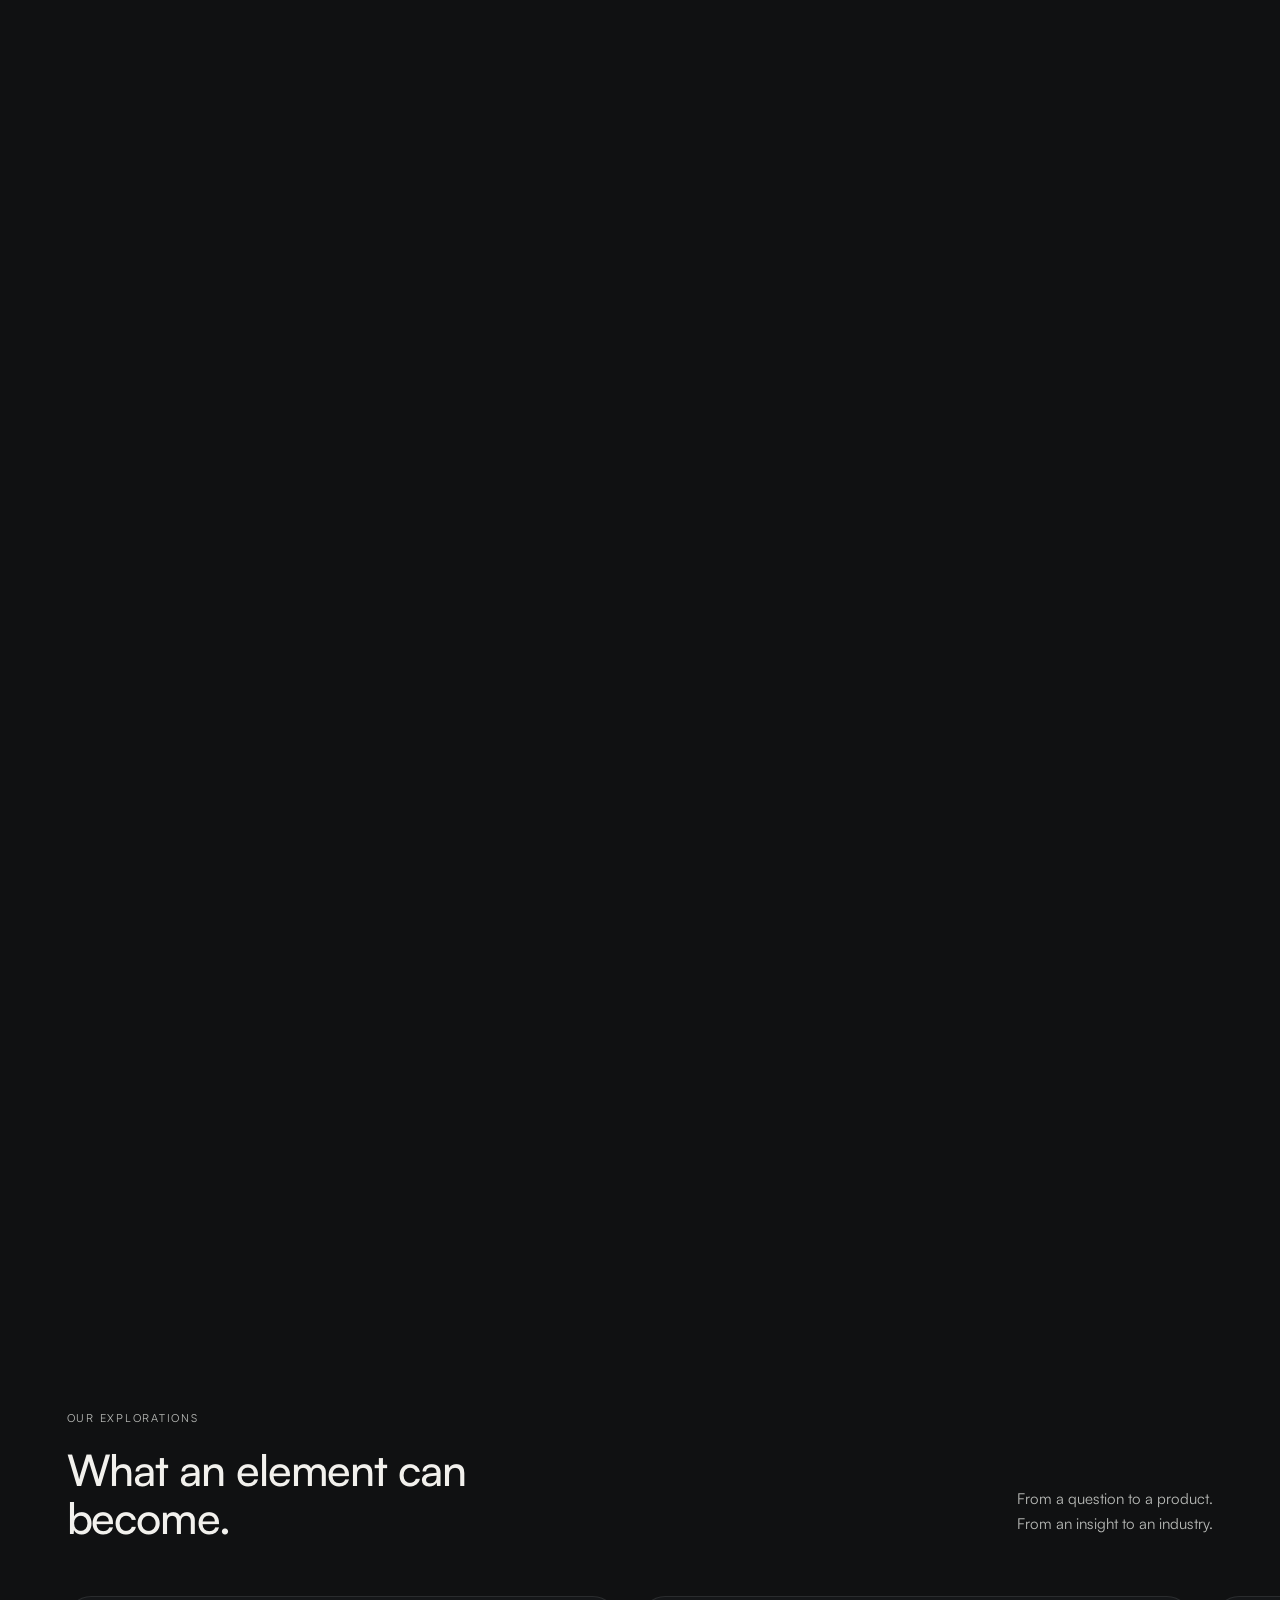
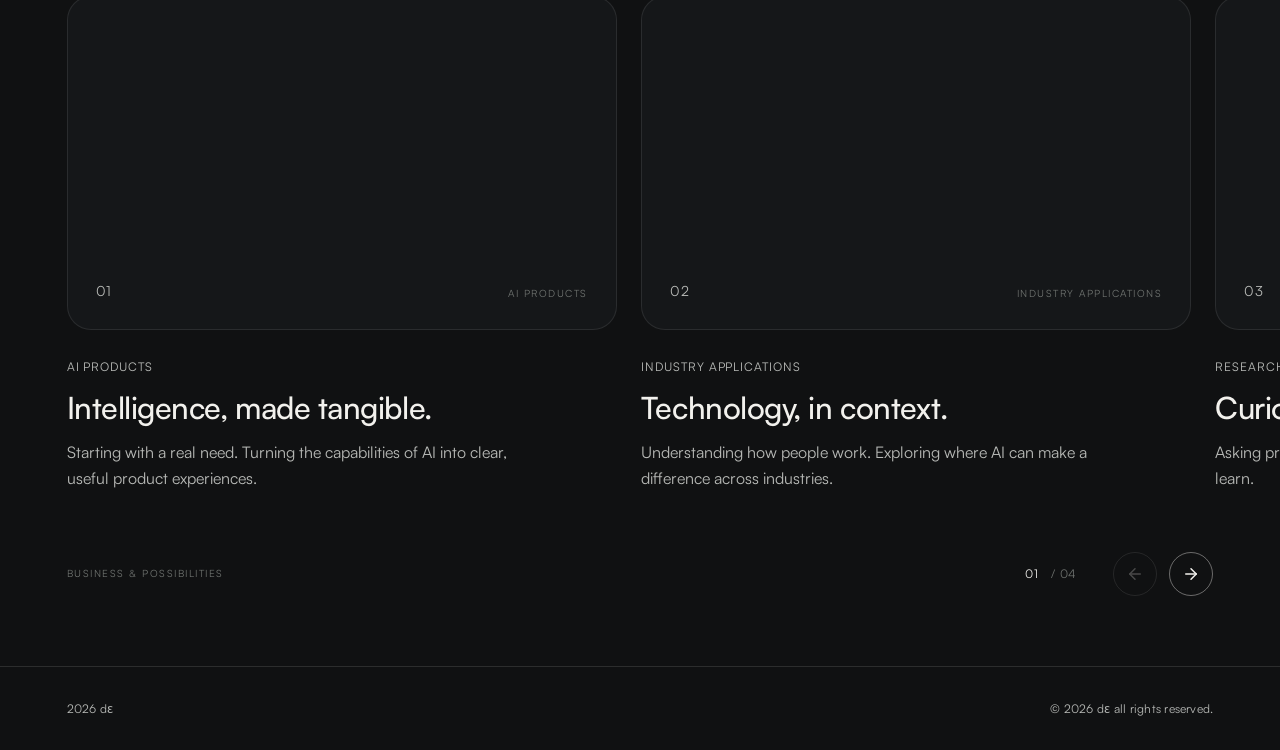
==== commit 82dc9dab: "Publish website from fa5197b" ====
--- a/index.html
+++ b/index.html
@@ -4,14 +4,14 @@
     <meta charset="UTF-8" />
     <meta name="viewport" content="width=device-width, initial-scale=1.0, viewport-fit=cover" />
     <meta name="theme-color" content="#101112" />
-    <meta name="description" content="Depsilon AI (dε.ai) starts from first principles to explore AI products, industry applications and research, uniting technical craft and aesthetic judgment." />
+    <meta name="description" content="Depsilon AI (dε) starts from first principles to explore AI products, industry applications and research, uniting technical craft and aesthetic judgment." />
     <meta name="robots" content="index, follow, max-image-preview:large" />
     <link rel="canonical" href="https://depsilon.ai/" />
     <meta property="og:type" content="website" />
-    <meta property="og:site_name" content="Depsilon AI — dε.ai" />
+    <meta property="og:site_name" content="Depsilon AI — dε" />
     <meta property="og:locale" content="en_US" />
     <meta property="og:url" content="https://depsilon.ai/" />
-    <meta property="og:title" content="Depsilon AI (dε.ai) — Building Worlds with AI" />
+    <meta property="og:title" content="Depsilon AI (dε) — Building Worlds with AI" />
     <meta property="og:description" content="From an element to a world. Explore AI products, industry applications and research through technical craft, theoretical depth and aesthetic judgment." />
     <meta property="og:image" content="https://depsilon.ai/social-preview.jpg" />
     <meta property="og:image:type" content="image/jpeg" />
@@ -19,7 +19,7 @@
     <meta property="og:image:height" content="720" />
     <meta property="og:image:alt" content="A mathematical limit approaching epsilon, from Depsilon AI's cinematic brand artwork." />
     <meta name="twitter:card" content="summary_large_image" />
-    <meta name="twitter:title" content="Depsilon AI (dε.ai) — Building Worlds with AI" />
+    <meta name="twitter:title" content="Depsilon AI (dε) — Building Worlds with AI" />
     <meta name="twitter:description" content="From an element to a world. AI products, industry applications and research, grounded in technical craft and aesthetic judgment." />
     <meta name="twitter:image" content="https://depsilon.ai/social-preview.jpg" />
     <meta name="twitter:image:alt" content="A mathematical limit approaching epsilon, from Depsilon AI's cinematic brand artwork." />
@@ -27,7 +27,7 @@
     <link rel="preload" as="font" href="./fonts/Satoshi-400.woff2" type="font/woff2" crossorigin />
     <link rel="preload" as="image" href="./social-preview.jpg" fetchpriority="high" />
     <noscript><link rel="stylesheet" href="./no-script.css" /></noscript>
-    <title>Depsilon AI (dε.ai) — AI Products &amp; Exploration</title>
+    <title>Depsilon AI (dε) — AI Products &amp; Exploration</title>
     <script type="application/ld+json">
       {
         "@context": "https://schema.org",
@@ -36,7 +36,7 @@
             "@type": "Organization",
             "@id": "https://depsilon.ai/#organization",
             "name": "Depsilon AI",
-            "alternateName": "dε.ai",
+            "alternateName": "dε",
             "url": "https://depsilon.ai/",
             "logo": "https://depsilon.ai/brand/symbol-dark.svg",
             "description": "Depsilon AI explores AI products, industry applications and research through technical craft, theoretical depth and aesthetic judgment.",
@@ -47,17 +47,17 @@
             "@id": "https://depsilon.ai/#website",
             "url": "https://depsilon.ai/",
             "name": "Depsilon AI",
-            "alternateName": "dε.ai",
+            "alternateName": "dε",
             "inLanguage": "en",
             "publisher": { "@id": "https://depsilon.ai/#organization" }
           }
         ]
       }
     </script>
-    <script type="module" crossorigin src="./assets/index-CmtyCt-p.js"></script>
-    <link rel="stylesheet" crossorigin href="./assets/index-D7Cu9F6z.css">
+    <script type="module" crossorigin src="./assets/index-BmO0hQLD.js"></script>
+    <link rel="stylesheet" crossorigin href="./assets/index-DtaBaUNZ.css">
   </head>
   <body>
-    <div id="root"><a class="skip-link" href="#ventures">Skip to our explorations</a><main><div class="cinematic-track" id="origin"><div class="cinematic-stage"><video class="scene-video" src="/video/epsilon-world-clean.mp4" poster="/social-preview.jpg" muted="" playsinline="" preload="metadata" disablepictureinpicture="" aria-hidden="true"></video><canvas class="scene-canvas " width="1920" height="1080" aria-hidden="true"></canvas><div class="cinematic-overlay"><header class="navbar"><a class="brand" href="#origin" aria-label="dε.ai home"><img src="/brand/lockup-horizontal.svg" alt="dε.ai" width="578" height="400"/></a><nav class="desktop-nav" aria-label="Main navigation"><a href="#origin" class="active" style="animation-delay:300ms" aria-current="location">Origin</a><a href="#approach" class="" style="animation-delay:380ms">Approach</a><a href="#horizon" class="" style="animation-delay:460ms">Horizon</a><a href="#ventures" class="" style="animation-delay:540ms">Explorations</a></nav><button class="menu-toggle" aria-label="Open menu" aria-expanded="false" aria-controls="site-menu"><span>MENU</span><span class="hamburger" aria-hidden="true"><i></i><i></i><i></i></span></button></header><section class="text-scene scene-origin" style="opacity:1" aria-label="From an element"><div class="origin-content"><div class="stagger is-visible " style="transition-delay:0ms"><p class="eyebrow">SMALL BEGINNINGS. INFINITE POSSIBILITIES.</p><h1>From an element.<br/>Building worlds<br/>with AI.</h1></div><div class="stagger is-visible " style="transition-delay:150ms"><p class="scene-description">At Depsilon AI, ε is an abstract element.<br/>Our starting point for understanding the world.</p></div></div><div class="stagger is-visible scene-next" style="transition-delay:300ms"><button class="circle-button" aria-label="Explore our approach"><svg xmlns="http://www.w3.org/2000/svg" width="18" height="18" viewBox="0 0 24 24" fill="none" stroke="currentColor" stroke-width="2" stroke-linecap="round" stroke-linejoin="round" class="lucide lucide-arrow-right"><path d="M5 12h14"></path><path d="m12 5 7 7-7 7"></path></svg></button></div></section><section id="approach" class="text-scene scene-approach" style="opacity:0" aria-label="Our approach"><div class="approach-content"><div class="stagger  " style="transition-delay:0ms"><p class="eyebrow">A WAY OF SEEING. A WAY OF BUILDING.</p><h2>Understand the essential.<br/><span class="muted-phrase">Build what comes next.</span></h2></div><div class="stagger  " style="transition-delay:0ms"><div class="principles"><div><span>Technical craft</span><p>Make ideas work.</p></div><div><span>Theoretical depth</span><p>Know why they work.</p></div><div><span>Aesthetic judgment</span><p>Give complexity clarity.</p></div></div></div></div><div class="scene-controls"><div class="stagger  " style="transition-delay:0ms"><button class="circle-button" aria-label="Explore our horizon"><svg xmlns="http://www.w3.org/2000/svg" width="18" height="18" viewBox="0 0 24 24" fill="none" stroke="currentColor" stroke-width="2" stroke-linecap="round" stroke-linejoin="round" class="lucide lucide-arrow-down"><path d="M12 5v14"></path><path d="m19 12-7 7-7-7"></path></svg></button></div><div class="stagger  " style="transition-delay:0ms"><div class="chapter-dots" aria-label="Chapter 2 of 3"><button class="" aria-label="Go to Origin"></button><button class="active" aria-label="Go to Approach" aria-current="step"></button><button class="" aria-label="Go to Horizon"></button></div></div><div class="stagger  " style="transition-delay:0ms"><button class="circle-button small" aria-label="Back to origin"><svg xmlns="http://www.w3.org/2000/svg" width="16" height="16" viewBox="0 0 24 24" fill="none" stroke="currentColor" stroke-width="2" stroke-linecap="round" stroke-linejoin="round" class="lucide lucide-chevron-up"><path d="m18 15-6-6-6 6"></path></svg></button></div></div></section><section id="horizon" class="text-scene scene-horizon" style="opacity:0" aria-label="From an element to a world"><div class="horizon-content"><div class="stagger  " style="transition-delay:0ms"><p class="eyebrow">FROM AN ELEMENT TO A WORLD.</p></div><div class="stagger  " style="transition-delay:0ms"><h2>Small beginnings.<br/>Open horizons.</h2><p class="scene-description">One precise question can open a world.<br/>Our focus today is AI. Our ambition reaches across industries, alongside a global community of curious minds.</p></div><div class="stagger  " style="transition-delay:0ms"><a class="text-cta" href="#ventures">Explore the possibilities<span class="circle-button filled"><svg xmlns="http://www.w3.org/2000/svg" width="18" height="18" viewBox="0 0 24 24" fill="none" stroke="currentColor" stroke-width="2" stroke-linecap="round" stroke-linejoin="round" class="lucide lucide-arrow-right"><path d="M5 12h14"></path><path d="m12 5 7 7-7 7"></path></svg></span></a></div></div></section><div class="scene-meta" aria-hidden="true"><span>dε — AN ABSTRACT ELEMENT</span><span>01<!-- --> / 03</span></div><div class="scroll-progress" aria-hidden="true"><span style="transform:scaleX(0)"></span></div></div></div></div><section id="ventures" class="ventures" aria-labelledby="ventures-title"><div class="ventures-header"><div><p class="eyebrow">OUR EXPLORATIONS</p><h2 id="ventures-title">What an element can become.</h2></div><p class="ventures-intro">From a question to a product.<br/>From an insight to an industry.</p></div><div class="venture-rail " role="region" aria-roledescription="carousel" aria-label="Business and product explorations" tabindex="0"><article class="venture-card" role="group" aria-roledescription="slide" aria-label="1 of 4: AI products"><div class="venture-media" aria-hidden="true"><span class="media-number">01</span><span class="media-category">AI PRODUCTS</span></div><div class="venture-copy"><p class="venture-category">AI products</p><h3>Intelligence, made tangible.</h3><p>Starting with a real need. Turning the capabilities of AI into clear, useful product experiences.</p></div></article><article class="venture-card" role="group" aria-roledescription="slide" aria-label="2 of 4: Industry applications"><div class="venture-media" aria-hidden="true"><span class="media-number">02</span><span class="media-category">INDUSTRY APPLICATIONS</span></div><div class="venture-copy"><p class="venture-category">Industry applications</p><h3>Technology, in context.</h3><p>Understanding how people work. Exploring where AI can make a difference across industries.</p></div></article><article class="venture-card" role="group" aria-roledescription="slide" aria-label="3 of 4: Research &amp; experiments"><div class="venture-media" aria-hidden="true"><span class="media-number">03</span><span class="media-category">RESEARCH &amp; EXPERIMENTS</span></div><div class="venture-copy"><p class="venture-category">Research &amp; experiments</p><h3>Curiosity, with conviction.</h3><p>Asking precise questions. Testing assumptions. Building on what we learn.</p></div></article><article class="venture-card" role="group" aria-roledescription="slide" aria-label="4 of 4: Collective exploration"><div class="venture-media" aria-hidden="true"><span class="media-number">04</span><span class="media-category">COLLECTIVE EXPLORATION</span></div><div class="venture-copy"><p class="venture-category">Collective exploration</p><h3>Many minds. New possibilities.</h3><p>An invitation to curious minds around the world. To connect perspectives, explore, and build together.</p></div></article></div><div class="carousel-footer"><span class="carousel-caption">BUSINESS &amp; POSSIBILITIES</span><div class="carousel-navigation"><span class="slide-count" aria-live="polite">01<!-- --> <span>/ <!-- -->04</span></span><button class="circle-button" disabled="" aria-label="Previous exploration"><svg xmlns="http://www.w3.org/2000/svg" width="18" height="18" viewBox="0 0 24 24" fill="none" stroke="currentColor" stroke-width="2" stroke-linecap="round" stroke-linejoin="round" class="lucide lucide-arrow-left"><path d="m12 19-7-7 7-7"></path><path d="M19 12H5"></path></svg></button><button class="circle-button" aria-label="Next exploration"><svg xmlns="http://www.w3.org/2000/svg" width="18" height="18" viewBox="0 0 24 24" fill="none" stroke="currentColor" stroke-width="2" stroke-linecap="round" stroke-linejoin="round" class="lucide lucide-arrow-right"><path d="M5 12h14"></path><path d="m12 5 7 7-7 7"></path></svg></button></div></div></section></main><footer class="footer"><span class="footer-name">2026 dε.ai</span><span class="footer-copyright">© 2026 dε.ai all rights reserved.</span></footer><div id="site-menu" role="dialog" aria-modal="true" aria-label="Site menu" aria-hidden="true" class="mobile-menu "><div class="menu-panel"><div class="menu-top"><img src="/brand/lockup-horizontal.svg" width="578" height="400" alt="dε.ai"/><button class="circle-button" aria-label="Close menu"><svg xmlns="http://www.w3.org/2000/svg" width="18" height="18" viewBox="0 0 24 24" fill="none" stroke="currentColor" stroke-width="2" stroke-linecap="round" stroke-linejoin="round" class="lucide lucide-x"><path d="M18 6 6 18"></path><path d="m6 6 12 12"></path></svg></button></div><nav aria-label="All chapters"><a href="#origin" style="transition-delay:0ms" class="active"><span class="menu-number">0<!-- -->1</span>Origin</a><a href="#approach" style="transition-delay:0ms" class=""><span class="menu-number">0<!-- -->2</span>Approach</a><a href="#horizon" style="transition-delay:0ms" class=""><span class="menu-number">0<!-- -->3</span>Horizon</a><a href="#ventures" style="transition-delay:0ms" class=""><span class="menu-number">0<!-- -->4</span>Explorations</a></nav><div class="menu-bottom"><span>From an element. Building worlds with AI.</span><span>depsilon.ai</span></div></div></div></div>
+    <div id="root"><a class="skip-link" href="#ventures">Skip to our explorations</a><main><div class="cinematic-track" id="origin"><div class="cinematic-stage"><video class="scene-video" src="/video/epsilon-world-clean.mp4" poster="/social-preview.jpg" muted="" playsinline="" preload="metadata" disablepictureinpicture="" aria-hidden="true"></video><canvas class="scene-canvas " width="1920" height="1080" aria-hidden="true"></canvas><div class="cinematic-overlay"><header class="navbar"><a class="brand" href="#origin" aria-label="dε home"><img src="/brand/symbol.svg" alt="dε" width="400" height="400"/></a><nav class="desktop-nav" aria-label="Main navigation"><a href="#origin" class="active" style="animation-delay:300ms" aria-current="location">Origin</a><a href="#approach" class="" style="animation-delay:380ms">Approach</a><a href="#horizon" class="" style="animation-delay:460ms">Horizon</a><a href="#ventures" class="" style="animation-delay:540ms">Explorations</a></nav><button class="menu-toggle" aria-label="Open menu" aria-expanded="false" aria-controls="site-menu"><span>MENU</span><span class="hamburger" aria-hidden="true"><i></i><i></i><i></i></span></button></header><section class="text-scene scene-origin" style="opacity:1" aria-label="From an element"><div class="origin-content"><div class="stagger is-visible " style="transition-delay:0ms"><p class="eyebrow">SMALL BEGINNINGS. INFINITE POSSIBILITIES.</p><h1>From an element.<br/>Building worlds<br/>with AI.</h1></div><div class="stagger is-visible " style="transition-delay:150ms"><p class="scene-description">At Depsilon AI, ε is an abstract element.<br/>Our starting point for understanding the world.</p></div></div><div class="stagger is-visible scene-next" style="transition-delay:300ms"><button class="circle-button" aria-label="Explore our approach"><svg xmlns="http://www.w3.org/2000/svg" width="18" height="18" viewBox="0 0 24 24" fill="none" stroke="currentColor" stroke-width="2" stroke-linecap="round" stroke-linejoin="round" class="lucide lucide-arrow-right"><path d="M5 12h14"></path><path d="m12 5 7 7-7 7"></path></svg></button></div></section><section id="approach" class="text-scene scene-approach" style="opacity:0" aria-label="Our approach"><div class="approach-content"><div class="stagger  " style="transition-delay:0ms"><p class="eyebrow">A WAY OF SEEING. A WAY OF BUILDING.</p><h2>Understand the essential.<br/><span class="muted-phrase">Build what comes next.</span></h2></div><div class="stagger  " style="transition-delay:0ms"><div class="principles"><div><span>Technical craft</span><p>Make ideas work.</p></div><div><span>Theoretical depth</span><p>Know why they work.</p></div><div><span>Aesthetic judgment</span><p>Give complexity clarity.</p></div></div></div></div><div class="scene-controls"><div class="stagger  " style="transition-delay:0ms"><button class="circle-button" aria-label="Explore our horizon"><svg xmlns="http://www.w3.org/2000/svg" width="18" height="18" viewBox="0 0 24 24" fill="none" stroke="currentColor" stroke-width="2" stroke-linecap="round" stroke-linejoin="round" class="lucide lucide-arrow-down"><path d="M12 5v14"></path><path d="m19 12-7 7-7-7"></path></svg></button></div><div class="stagger  " style="transition-delay:0ms"><div class="chapter-dots" aria-label="Chapter 2 of 3"><button class="" aria-label="Go to Origin"></button><button class="active" aria-label="Go to Approach" aria-current="step"></button><button class="" aria-label="Go to Horizon"></button></div></div><div class="stagger  " style="transition-delay:0ms"><button class="circle-button small" aria-label="Back to origin"><svg xmlns="http://www.w3.org/2000/svg" width="16" height="16" viewBox="0 0 24 24" fill="none" stroke="currentColor" stroke-width="2" stroke-linecap="round" stroke-linejoin="round" class="lucide lucide-chevron-up"><path d="m18 15-6-6-6 6"></path></svg></button></div></div></section><section id="horizon" class="text-scene scene-horizon" style="opacity:0" aria-label="From an element to a world"><div class="horizon-content"><div class="stagger  " style="transition-delay:0ms"><p class="eyebrow">FROM AN ELEMENT TO A WORLD.</p></div><div class="stagger  " style="transition-delay:0ms"><h2>Small beginnings.<br/>Open horizons.</h2><p class="scene-description">One precise question can open a world.<br/>Our focus today is AI. Our ambition reaches across industries, alongside a global community of curious minds.</p></div><div class="stagger  " style="transition-delay:0ms"><a class="text-cta" href="#ventures">Explore the possibilities<span class="circle-button filled"><svg xmlns="http://www.w3.org/2000/svg" width="18" height="18" viewBox="0 0 24 24" fill="none" stroke="currentColor" stroke-width="2" stroke-linecap="round" stroke-linejoin="round" class="lucide lucide-arrow-right"><path d="M5 12h14"></path><path d="m12 5 7 7-7 7"></path></svg></span></a></div></div></section><div class="scene-meta" aria-hidden="true"><span>dε — AN ABSTRACT ELEMENT</span><span>01<!-- --> / 03</span></div><div class="scroll-progress" aria-hidden="true"><span style="transform:scaleX(0)"></span></div></div></div></div><section id="ventures" class="ventures" aria-labelledby="ventures-title"><div class="ventures-header"><div><p class="eyebrow">OUR EXPLORATIONS</p><h2 id="ventures-title">What an element can become.</h2></div><p class="ventures-intro">From a question to a product.<br/>From an insight to an industry.</p></div><div class="venture-rail " role="region" aria-roledescription="carousel" aria-label="Business and product explorations" tabindex="0"><article class="venture-card" role="group" aria-roledescription="slide" aria-label="1 of 4: AI products"><div class="venture-media" aria-hidden="true"><span class="media-number">01</span><span class="media-category">AI PRODUCTS</span></div><div class="venture-copy"><p class="venture-category">AI products</p><h3>Intelligence, made tangible.</h3><p>Starting with a real need. Turning the capabilities of AI into clear, useful product experiences.</p></div></article><article class="venture-card" role="group" aria-roledescription="slide" aria-label="2 of 4: Industry applications"><div class="venture-media" aria-hidden="true"><span class="media-number">02</span><span class="media-category">INDUSTRY APPLICATIONS</span></div><div class="venture-copy"><p class="venture-category">Industry applications</p><h3>Technology, in context.</h3><p>Understanding how people work. Exploring where AI can make a difference across industries.</p></div></article><article class="venture-card" role="group" aria-roledescription="slide" aria-label="3 of 4: Research &amp; experiments"><div class="venture-media" aria-hidden="true"><span class="media-number">03</span><span class="media-category">RESEARCH &amp; EXPERIMENTS</span></div><div class="venture-copy"><p class="venture-category">Research &amp; experiments</p><h3>Curiosity, with conviction.</h3><p>Asking precise questions. Testing assumptions. Building on what we learn.</p></div></article><article class="venture-card" role="group" aria-roledescription="slide" aria-label="4 of 4: Collective exploration"><div class="venture-media" aria-hidden="true"><span class="media-number">04</span><span class="media-category">COLLECTIVE EXPLORATION</span></div><div class="venture-copy"><p class="venture-category">Collective exploration</p><h3>Many minds. New possibilities.</h3><p>An invitation to curious minds around the world. To connect perspectives, explore, and build together.</p></div></article></div><div class="carousel-footer"><span class="carousel-caption">BUSINESS &amp; POSSIBILITIES</span><div class="carousel-navigation"><span class="slide-count" aria-live="polite">01<!-- --> <span>/ <!-- -->04</span></span><button class="circle-button" disabled="" aria-label="Previous exploration"><svg xmlns="http://www.w3.org/2000/svg" width="18" height="18" viewBox="0 0 24 24" fill="none" stroke="currentColor" stroke-width="2" stroke-linecap="round" stroke-linejoin="round" class="lucide lucide-arrow-left"><path d="m12 19-7-7 7-7"></path><path d="M19 12H5"></path></svg></button><button class="circle-button" aria-label="Next exploration"><svg xmlns="http://www.w3.org/2000/svg" width="18" height="18" viewBox="0 0 24 24" fill="none" stroke="currentColor" stroke-width="2" stroke-linecap="round" stroke-linejoin="round" class="lucide lucide-arrow-right"><path d="M5 12h14"></path><path d="m12 5 7 7-7 7"></path></svg></button></div></div></section></main><footer class="footer"><span class="footer-name">2026 dε</span><span class="footer-copyright">© 2026 dε all rights reserved.</span></footer><div id="site-menu" role="dialog" aria-modal="true" aria-label="Site menu" aria-hidden="true" class="mobile-menu "><div class="menu-panel"><div class="menu-top"><img src="/brand/symbol.svg" width="400" height="400" alt="dε"/><button class="circle-button" aria-label="Close menu"><svg xmlns="http://www.w3.org/2000/svg" width="18" height="18" viewBox="0 0 24 24" fill="none" stroke="currentColor" stroke-width="2" stroke-linecap="round" stroke-linejoin="round" class="lucide lucide-x"><path d="M18 6 6 18"></path><path d="m6 6 12 12"></path></svg></button></div><nav aria-label="All chapters"><a href="#origin" style="transition-delay:0ms" class="active"><span class="menu-number">0<!-- -->1</span>Origin</a><a href="#approach" style="transition-delay:0ms" class=""><span class="menu-number">0<!-- -->2</span>Approach</a><a href="#horizon" style="transition-delay:0ms" class=""><span class="menu-number">0<!-- -->3</span>Horizon</a><a href="#ventures" style="transition-delay:0ms" class=""><span class="menu-number">0<!-- -->4</span>Explorations</a></nav><div class="menu-bottom"><span>From an element. Building worlds with AI.</span><span>depsilon.ai</span></div></div></div></div>
   </body>
 </html>
--- a/assets/index-DtaBaUNZ.css
+++ b/assets/index-DtaBaUNZ.css
@@ -0,0 +1 @@
+@font-face{font-family:Satoshi;src:url(../fonts/Satoshi-400.woff2) format("woff2");font-style:normal;font-weight:400;font-display:swap}@font-face{font-family:Satoshi;src:url(../fonts/Satoshi-500.woff2) format("woff2");font-style:normal;font-weight:500;font-display:swap}@font-face{font-family:Noto Sans SC;src:url(../fonts/NotoSansSC-Regular.woff2) format("woff2");font-style:normal;font-weight:400;font-display:swap;unicode-range:U+03B5}*,:before,:after{--tw-border-spacing-x:0;--tw-border-spacing-y:0;--tw-translate-x:0;--tw-translate-y:0;--tw-rotate:0;--tw-skew-x:0;--tw-skew-y:0;--tw-scale-x:1;--tw-scale-y:1;--tw-pan-x: ;--tw-pan-y: ;--tw-pinch-zoom: ;--tw-scroll-snap-strictness:proximity;--tw-gradient-from-position: ;--tw-gradient-via-position: ;--tw-gradient-to-position: ;--tw-ordinal: ;--tw-slashed-zero: ;--tw-numeric-figure: ;--tw-numeric-spacing: ;--tw-numeric-fraction: ;--tw-ring-inset: ;--tw-ring-offset-width:0px;--tw-ring-offset-color:#fff;--tw-ring-color:rgb(59 130 246 / .5);--tw-ring-offset-shadow:0 0 #0000;--tw-ring-shadow:0 0 #0000;--tw-shadow:0 0 #0000;--tw-shadow-colored:0 0 #0000;--tw-blur: ;--tw-brightness: ;--tw-contrast: ;--tw-grayscale: ;--tw-hue-rotate: ;--tw-invert: ;--tw-saturate: ;--tw-sepia: ;--tw-drop-shadow: ;--tw-backdrop-blur: ;--tw-backdrop-brightness: ;--tw-backdrop-contrast: ;--tw-backdrop-grayscale: ;--tw-backdrop-hue-rotate: ;--tw-backdrop-invert: ;--tw-backdrop-opacity: ;--tw-backdrop-saturate: ;--tw-backdrop-sepia: ;--tw-contain-size: ;--tw-contain-layout: ;--tw-contain-paint: ;--tw-contain-style: }::backdrop{--tw-border-spacing-x:0;--tw-border-spacing-y:0;--tw-translate-x:0;--tw-translate-y:0;--tw-rotate:0;--tw-skew-x:0;--tw-skew-y:0;--tw-scale-x:1;--tw-scale-y:1;--tw-pan-x: ;--tw-pan-y: ;--tw-pinch-zoom: ;--tw-scroll-snap-strictness:proximity;--tw-gradient-from-position: ;--tw-gradient-via-position: ;--tw-gradient-to-position: ;--tw-ordinal: ;--tw-slashed-zero: ;--tw-numeric-figure: ;--tw-numeric-spacing: ;--tw-numeric-fraction: ;--tw-ring-inset: ;--tw-ring-offset-width:0px;--tw-ring-offset-color:#fff;--tw-ring-color:rgb(59 130 246 / .5);--tw-ring-offset-shadow:0 0 #0000;--tw-ring-shadow:0 0 #0000;--tw-shadow:0 0 #0000;--tw-shadow-colored:0 0 #0000;--tw-blur: ;--tw-brightness: ;--tw-contrast: ;--tw-grayscale: ;--tw-hue-rotate: ;--tw-invert: ;--tw-saturate: ;--tw-sepia: ;--tw-drop-shadow: ;--tw-backdrop-blur: ;--tw-backdrop-brightness: ;--tw-backdrop-contrast: ;--tw-backdrop-grayscale: ;--tw-backdrop-hue-rotate: ;--tw-backdrop-invert: ;--tw-backdrop-opacity: ;--tw-backdrop-saturate: ;--tw-backdrop-sepia: ;--tw-contain-size: ;--tw-contain-layout: ;--tw-contain-paint: ;--tw-contain-style: }*,:before,:after{box-sizing:border-box;border-width:0;border-style:solid;border-color:#e5e7eb}:before,:after{--tw-content: ""}html,:host{line-height:1.5;-webkit-text-size-adjust:100%;-moz-tab-size:4;-o-tab-size:4;tab-size:4;font-family:Satoshi,Noto Sans SC,sans-serif;font-feature-settings:normal;font-variation-settings:normal;-webkit-tap-highlight-color:transparent}body{margin:0;line-height:inherit}hr{height:0;color:inherit;border-top-width:1px}abbr:where([title]){-webkit-text-decoration:underline dotted;text-decoration:underline dotted}h1,h2,h3,h4,h5,h6{font-size:inherit;font-weight:inherit}a{color:inherit;text-decoration:inherit}b,strong{font-weight:bolder}code,kbd,samp,pre{font-family:ui-monospace,SFMono-Regular,Menlo,Monaco,Consolas,Liberation Mono,Courier New,monospace;font-feature-settings:normal;font-variation-settings:normal;font-size:1em}small{font-size:80%}sub,sup{font-size:75%;line-height:0;position:relative;vertical-align:baseline}sub{bottom:-.25em}sup{top:-.5em}table{text-indent:0;border-color:inherit;border-collapse:collapse}button,input,optgroup,select,textarea{font-family:inherit;font-feature-settings:inherit;font-variation-settings:inherit;font-size:100%;font-weight:inherit;line-height:inherit;letter-spacing:inherit;color:inherit;margin:0;padding:0}button,select{text-transform:none}button,input:where([type=button]),input:where([type=reset]),input:where([type=submit]){-webkit-appearance:button;background-color:transparent;background-image:none}:-moz-focusring{outline:auto}:-moz-ui-invalid{box-shadow:none}progress{vertical-align:baseline}::-webkit-inner-spin-button,::-webkit-outer-spin-button{height:auto}[type=search]{-webkit-appearance:textfield;outline-offset:-2px}::-webkit-search-decoration{-webkit-appearance:none}::-webkit-file-upload-button{-webkit-appearance:button;font:inherit}summary{display:list-item}blockquote,dl,dd,h1,h2,h3,h4,h5,h6,hr,figure,p,pre{margin:0}fieldset{margin:0;padding:0}legend{padding:0}ol,ul,menu{list-style:none;margin:0;padding:0}dialog{padding:0}textarea{resize:vertical}input::-moz-placeholder,textarea::-moz-placeholder{opacity:1;color:#9ca3af}input::placeholder,textarea::placeholder{opacity:1;color:#9ca3af}button,[role=button]{cursor:pointer}:disabled{cursor:default}img,svg,video,canvas,audio,iframe,embed,object{display:block;vertical-align:middle}img,video{max-width:100%;height:auto}[hidden]:where(:not([hidden=until-found])){display:none}.\!container{width:100%!important}.container{width:100%}@media(min-width:640px){.\!container{max-width:640px!important}.container{max-width:640px}}@media(min-width:768px){.\!container{max-width:768px!important}.container{max-width:768px}}@media(min-width:1024px){.\!container{max-width:1024px!important}.container{max-width:1024px}}@media(min-width:1280px){.\!container{max-width:1280px!important}.container{max-width:1280px}}@media(min-width:1536px){.\!container{max-width:1536px!important}.container{max-width:1536px}}.visible{visibility:visible}.static{position:static}.hidden{display:none}.transform{transform:translate(var(--tw-translate-x),var(--tw-translate-y)) rotate(var(--tw-rotate)) skew(var(--tw-skew-x)) skewY(var(--tw-skew-y)) scaleX(var(--tw-scale-x)) scaleY(var(--tw-scale-y))}.resize{resize:both}:root{font-family:Satoshi,Noto Sans SC,sans-serif;color:#f2f1ed;background:#101112;font-synthesis:none;--ink:#101112;--white:#F2F1ED;--silver:#B8BAB7;--graphite:#6D716E;--surface:#232527;--page-gutter:clamp(24px,5.2vw,100px)}*{box-sizing:border-box}html{scroll-behavior:smooth}body{margin:0;overflow-x:hidden}button,a{-webkit-tap-highlight-color:transparent;touch-action:manipulation}button{font:inherit;color:inherit;cursor:pointer;background:none;border:0}button:disabled{opacity:.25;cursor:default}a{color:inherit;text-decoration:none}button:focus-visible,a:focus-visible,[tabindex]:focus-visible{outline:1px solid var(--white);outline-offset:6px}::-moz-selection{background:var(--white);color:var(--ink)}::selection{background:var(--white);color:var(--ink)}h1,h2,h3,p{margin:0}img{display:block;max-width:100%}.skip-link{position:fixed;top:12px;left:12px;padding:12px 20px;background:var(--white);color:var(--ink);z-index:200;transform:translateY(-160%)}.skip-link:focus{transform:translateY(0)}.cinematic-track{position:relative;height:500vh;height:500svh}.cinematic-stage{position:sticky;top:0;width:100%;height:100vh;height:100dvh;overflow:hidden;background:var(--ink)}.scene-video,.scene-canvas{position:absolute;inset:0;width:100%;height:100%;-o-object-fit:cover;object-fit:cover;-o-object-position:50% 50%;object-position:50% 50%;pointer-events:none}.scene-canvas{opacity:0;transition:opacity .3s}.scene-canvas.is-live{opacity:1}.cinematic-overlay{position:absolute;inset:0;pointer-events:none}.navbar{position:absolute;z-index:50;top:0;left:0;width:100%;display:flex;align-items:center;justify-content:space-between;padding:24px var(--page-gutter);pointer-events:auto}.brand{width:66px;display:block;animation:nav-enter .6s .2s both cubic-bezier(.16,1,.3,1)}.brand img{width:100%;height:auto}.desktop-nav{display:flex;gap:clamp(30px,4vw,68px)}.desktop-nav a{font-weight:500;position:relative;font-size:12px;letter-spacing:.15em;text-transform:uppercase;animation:nav-enter .6s both cubic-bezier(.16,1,.3,1);transition:opacity .25s}.desktop-nav a:after{position:absolute;content:"";height:1px;background:var(--white);left:0;right:0;bottom:-12px;transform:scaleX(0);transform-origin:left;transition:transform .4s}.desktop-nav a.active:after,.desktop-nav a:hover:after{transform:scaleX(1)}.menu-toggle{display:flex;align-items:center;gap:16px;min-height:44px;font-size:12px;font-weight:500;letter-spacing:.16em;padding:10px 0 10px 12px;animation:nav-enter .6s .5s both}.hamburger{display:flex;flex-direction:column;gap:5px}.hamburger i{width:24px;height:1px;background:currentColor;display:block;transition:width .3s}.hamburger i:last-child{width:16px}.menu-toggle:hover .hamburger i:last-child{width:24px}.text-scene{position:absolute;inset:0;transition:opacity .1s ease-out}.text-scene[inert]{pointer-events:none}.stagger{opacity:0;transform:translateY(24px);transition:opacity .8s cubic-bezier(.16,1,.3,1),transform .8s cubic-bezier(.16,1,.3,1)}.stagger.is-visible{opacity:1;transform:translateY(0)}.eyebrow{font-size:11px;line-height:1.5;letter-spacing:.16em;font-weight:400;color:var(--silver);margin-bottom:20px}.origin-content{position:absolute;left:clamp(24px,6.65vw,128px);bottom:13%;max-width:760px}.origin-content h1{font-size:clamp(44px,4.7vw,76px);line-height:1.06;letter-spacing:-.035em;font-weight:500}.scene-description{color:var(--silver);font-size:16px;line-height:1.65;letter-spacing:0;margin-top:24px;max-width:440px}.scene-next{position:absolute;bottom:80px;right:var(--page-gutter)}.circle-button{border:1px solid #f2f1ed66;width:48px;height:48px;border-radius:50%;display:inline-flex;justify-content:center;align-items:center;pointer-events:auto;flex-shrink:0;transition:border-color .3s,background .3s,transform .3s}.circle-button:not(:disabled):hover{background:#f2f1ed12;border-color:var(--white);transform:translateY(-2px)}.circle-button.small{width:44px;height:44px;border-color:#f2f1ed40}.circle-button.filled{background:var(--white);color:var(--ink);width:44px;height:44px}.scene-controls{position:absolute;right:var(--page-gutter);bottom:90px;display:flex;flex-direction:column;align-items:center;gap:12px}.chapter-dots{display:flex;flex-direction:column;align-items:center;gap:0}.chapter-dots button{height:28px;width:28px;display:grid;place-items:center;pointer-events:auto}.chapter-dots button:after{content:"";display:block;width:6px;height:6px;border-radius:50%;background:#f2f1ed66}.chapter-dots button.active:after{width:8px;height:8px;background:var(--white)}.approach-content{position:absolute;left:50%;bottom:13%;transform:translate(-50%);width:min(1080px,80%);text-align:center}.approach-content h2{font-size:clamp(36px,3.8vw,60px);line-height:1.15;font-weight:500;letter-spacing:-.035em}.muted-phrase{color:var(--silver)}.principles{display:flex;justify-content:center;gap:clamp(28px,5vw,80px);margin-top:36px;text-align:left}.principles span{font-size:14px;font-weight:500}.principles p{font-size:14px;color:var(--silver);margin-top:8px;line-height:1.5}.horizon-content{position:absolute;right:clamp(24px,6.65vw,128px);bottom:13%;width:min(44vw,650px)}.horizon-content h2{font-size:clamp(40px,4.2vw,68px);line-height:1.08;font-weight:500;letter-spacing:-.035em}.horizon-content .scene-description{max-width:430px}.text-cta{display:flex;align-items:center;gap:24px;font-size:12px;letter-spacing:.12em;text-transform:uppercase;margin-top:28px;pointer-events:auto}.text-cta:hover .circle-button{transform:translate(5px)}.scene-meta{position:absolute;left:var(--page-gutter);right:var(--page-gutter);bottom:max(24px,env(safe-area-inset-bottom));display:flex;align-items:center;justify-content:space-between;font-size:10px;letter-spacing:.14em;color:var(--silver)}.scroll-progress{height:1px;position:absolute;left:0;right:0;bottom:0;background:#f2f1ed12}.scroll-progress span{display:block;height:100%;width:100%;background:var(--white);transform-origin:left}.ventures{padding:110px 0 70px;background:var(--ink);position:relative;scroll-margin-top:24px}.ventures-header{padding:0 var(--page-gutter);display:flex;align-items:flex-end;justify-content:space-between;margin-bottom:54px;gap:36px}.ventures-header .eyebrow{margin-bottom:18px}.ventures-header h2{font-size:clamp(32px,3.4vw,54px);font-weight:500;line-height:1.12;letter-spacing:-.025em;max-width:13em}.ventures-intro{font-size:15px;line-height:1.7;color:var(--silver);margin-bottom:5px;flex-shrink:0}.venture-rail{position:relative;display:flex;gap:24px;overflow-x:auto;scroll-snap-type:x mandatory;padding:0 var(--page-gutter) 16px;scrollbar-width:none;overscroll-behavior-x:contain;cursor:grab;touch-action:pan-x pan-y pinch-zoom;scroll-padding-left:var(--page-gutter)}.venture-rail::-webkit-scrollbar{display:none}.venture-rail.is-dragging{cursor:grabbing;scroll-snap-type:none;-webkit-user-select:none;-moz-user-select:none;user-select:none}.venture-card{flex:0 0 clamp(340px,43vw,680px);scroll-snap-align:start;min-width:0}.venture-media{position:relative;aspect-ratio:1.65;background:#151719;border:1px solid #f2f1ed18;border-radius:24px;overflow:hidden;display:flex;align-items:flex-end;justify-content:space-between;gap:16px;padding:28px}.venture-media img{width:100%;height:100%;position:absolute;inset:0;-o-object-fit:cover;object-fit:cover}.media-number{font-size:14px;color:var(--silver);letter-spacing:.06em}.media-category{font-size:10px;color:var(--graphite);letter-spacing:.15em}.venture-copy{padding:28px 0 12px;max-width:90%}.venture-category{font-size:12px;color:var(--silver);margin-bottom:13px;letter-spacing:.08em;text-transform:uppercase}.venture-copy h3{font-size:clamp(26px,2.4vw,38px);font-weight:500;line-height:1.18;letter-spacing:-.015em}.venture-copy>p:last-of-type{font-size:16px;line-height:1.65;color:var(--silver);margin-top:14px;max-width:29em}.venture-copy a{font-size:14px;display:flex;align-items:center;gap:12px;margin-top:20px}.carousel-footer{display:flex;justify-content:space-between;align-items:center;padding:32px var(--page-gutter) 0}.carousel-caption{font-size:10px;letter-spacing:.15em;color:var(--graphite)}.carousel-navigation{display:flex;align-items:center;gap:12px}.slide-count{font-size:12px;letter-spacing:.08em;margin-right:24px}.slide-count>span{color:var(--graphite);margin-left:8px}.carousel-navigation .circle-button{width:44px;height:44px}.footer{border-top:1px solid #f2f1ed1f;padding:32px var(--page-gutter);display:flex;justify-content:space-between;align-items:center;gap:24px;font-size:12px;line-height:1.6;letter-spacing:.02em;color:var(--silver)}.footer-name{white-space:nowrap}.footer-copyright{text-align:right}.mobile-menu{position:fixed;inset:0;background:var(--ink);z-index:100;opacity:0;visibility:hidden;transition:opacity .5s cubic-bezier(.4,0,.2,1),visibility .5s;overflow:auto}.mobile-menu.is-open{opacity:1;visibility:visible}.menu-panel{min-height:100%;display:flex;flex-direction:column;padding:24px var(--page-gutter) max(28px,env(safe-area-inset-bottom));transform:translateY(-32px);transition:transform .5s}.is-open .menu-panel{transform:translateY(0)}.menu-top{display:flex;align-items:center;justify-content:space-between}.menu-top>img{width:66px;height:auto}.menu-panel nav{margin:auto 0;padding:56px 5vw;display:flex;flex-direction:column;gap:6px}.menu-panel nav a{display:flex;gap:28px;align-items:center;padding:14px 0;font-size:clamp(30px,4vw,54px);font-weight:500;color:var(--silver);letter-spacing:-.015em;transform:translateY(20px);opacity:0;transition:color .3s,opacity .5s,transform .5s}.is-open .menu-panel nav a{transform:translateY(0);opacity:1}.menu-panel nav a.active,.menu-panel nav a:hover{color:var(--white)}.menu-number{font-size:12px;color:var(--graphite);align-self:flex-start;padding-top:8px;letter-spacing:.05em}.menu-bottom{display:flex;justify-content:space-between;gap:24px;font-size:12px;color:var(--silver)}@keyframes nav-enter{0%{opacity:0;transform:translateY(-12px)}to{opacity:1;transform:translateY(0)}}@media(max-width:1023px){.desktop-nav{display:none}.navbar{padding-top:20px}.approach-content{width:80%}.origin-content h1{font-size:clamp(44px,6vw,64px)}.horizon-content{width:49%}.horizon-content h2{font-size:clamp(38px,4.9vw,54px)}.principles{gap:24px}.venture-card{flex-basis:57vw}.ventures-intro{max-width:17em;flex-shrink:1}.scene-controls{right:24px}}@media(max-width:767px){:root{--page-gutter:24px}.navbar{padding:max(16px,env(safe-area-inset-top)) 24px 12px}.brand,.menu-top>img{width:58px}.menu-toggle>span:first-child{display:none}.menu-toggle{min-width:44px;justify-content:flex-end}.scene-video,.scene-canvas{inset:auto;top:max(64px,env(safe-area-inset-top));left:-20%;width:140%;height:43svh;-o-object-fit:contain;object-fit:contain}.origin-content,.approach-content,.horizon-content{left:24px;right:24px;width:auto;max-width:none;transform:none;text-align:left;bottom:clamp(100px,15svh,144px)}.origin-content h1{font-size:clamp(34px,8.8vw,48px);line-height:1.07;letter-spacing:-.025em}.eyebrow{font-size:9px;letter-spacing:.12em;line-height:1.5;margin-bottom:17px}.scene-description,.horizon-content .scene-description{font-size:14px;line-height:1.6;max-width:29em;margin-top:20px}.scene-next{bottom:52px;right:24px}.circle-button{width:44px;height:44px}.approach-content{bottom:126px}.approach-content h2{font-size:clamp(27px,6.8vw,36px);line-height:1.14;letter-spacing:-.015em}.principles{display:grid;gap:14px;margin-top:24px}.principles>div{display:grid;grid-template-columns:minmax(0,1fr) minmax(0,1.1fr);gap:16px;align-items:baseline}.principles span{font-size:13px;line-height:1.5}.principles p{font-size:13px;line-height:1.5;margin:0}.scene-controls{right:24px;bottom:52px;flex-direction:row;gap:12px}.chapter-dots{flex-direction:row}.scene-controls .circle-button{width:44px;height:44px}.horizon-content h2{font-size:clamp(34px,8.5vw,46px);line-height:1.08}.text-cta{font-size:11px;letter-spacing:.1em;gap:18px;margin-top:23px}.scene-meta{bottom:max(20px,env(safe-area-inset-bottom));font-size:9px;letter-spacing:.09em}.ventures{padding-top:64px;padding-bottom:44px}.ventures-header{display:block;margin-bottom:30px}.ventures-header h2{font-size:34px;line-height:1.12;max-width:11em}.ventures-header .eyebrow{font-size:10px}.ventures-intro{max-width:none;margin-top:20px;font-size:14px}.venture-rail{gap:16px}.venture-card{flex-basis:calc(100vw - 64px)}.venture-media{aspect-ratio:1.6;padding:20px;border-radius:18px}.media-category{font-size:9px;letter-spacing:.09em}.venture-copy{padding-top:24px;max-width:100%}.venture-copy h3{font-size:28px;max-width:12em}.venture-category{font-size:11px;letter-spacing:.06em}.venture-copy>p:last-of-type{font-size:15px;line-height:1.6}.carousel-footer{padding-top:16px;gap:18px}.carousel-caption{font-size:9px;max-width:11em;line-height:1.6}.slide-count{margin-right:6px}.carousel-navigation{gap:8px}.footer{padding-top:24px;padding-bottom:max(24px,env(safe-area-inset-bottom));flex-direction:column;align-items:stretch;gap:12px;font-size:11px}.menu-panel{padding-top:max(16px,env(safe-area-inset-top))}.menu-panel nav{padding:36px 0;gap:4px}.menu-panel nav a{font-size:clamp(28px,8vw,38px);gap:20px;padding:13px 0}.menu-bottom{flex-direction:column;gap:12px;font-size:11px;line-height:1.6}}@media(max-width:767px)and (max-height:700px){.origin-content,.horizon-content{bottom:104px}.origin-content h1{font-size:34px}.approach-content{bottom:118px}.approach-content h2{font-size:27px}.principles{margin-top:20px;gap:10px}.eyebrow{margin-bottom:14px}.scene-description,.horizon-content .scene-description{margin-top:16px;font-size:13px}.horizon-content h2{font-size:34px}.text-cta{margin-top:18px}}@media(max-height:520px)and (orientation:landscape){.navbar{padding-top:8px;padding-bottom:8px}.brand{width:54px}.scene-video,.scene-canvas{inset:64px auto auto 35%;width:65%;height:calc(100% - 88px);-o-object-fit:contain;object-fit:contain}.origin-content,.horizon-content,.approach-content{left:var(--page-gutter);right:auto;width:52%;max-width:520px;bottom:64px;transform:none;text-align:left}.origin-content h1,.horizon-content h2{font-size:34px}.approach-content h2{font-size:28px}.scene-description,.horizon-content .scene-description{font-size:13px;line-height:1.4;margin-top:14px;max-width:28em}.eyebrow{font-size:9px;margin-bottom:12px}.principles{display:flex;gap:18px;margin-top:18px}.principles>div{display:block;flex:1}.principles span,.principles p{font-size:12px}.principles p{margin-top:6px}.text-cta{font-size:10px;margin-top:14px}.scene-controls{right:24px;bottom:50px;flex-direction:row;gap:8px}.chapter-dots{flex-direction:row}.scene-next{bottom:50px}.menu-panel nav{padding:18px 0;gap:0}.menu-panel nav a{font-size:24px;padding:7px 0}.menu-bottom{flex-direction:row;font-size:10px}.scene-meta{bottom:18px}}@media(prefers-reduced-motion:reduce){html{scroll-behavior:auto}*,*:before,*:after{animation-duration:.01ms!important;animation-delay:0ms!important;transition-duration:.01ms!important;transition-delay:0ms!important}.stagger{transform:none}.venture-rail{scroll-behavior:auto}}
